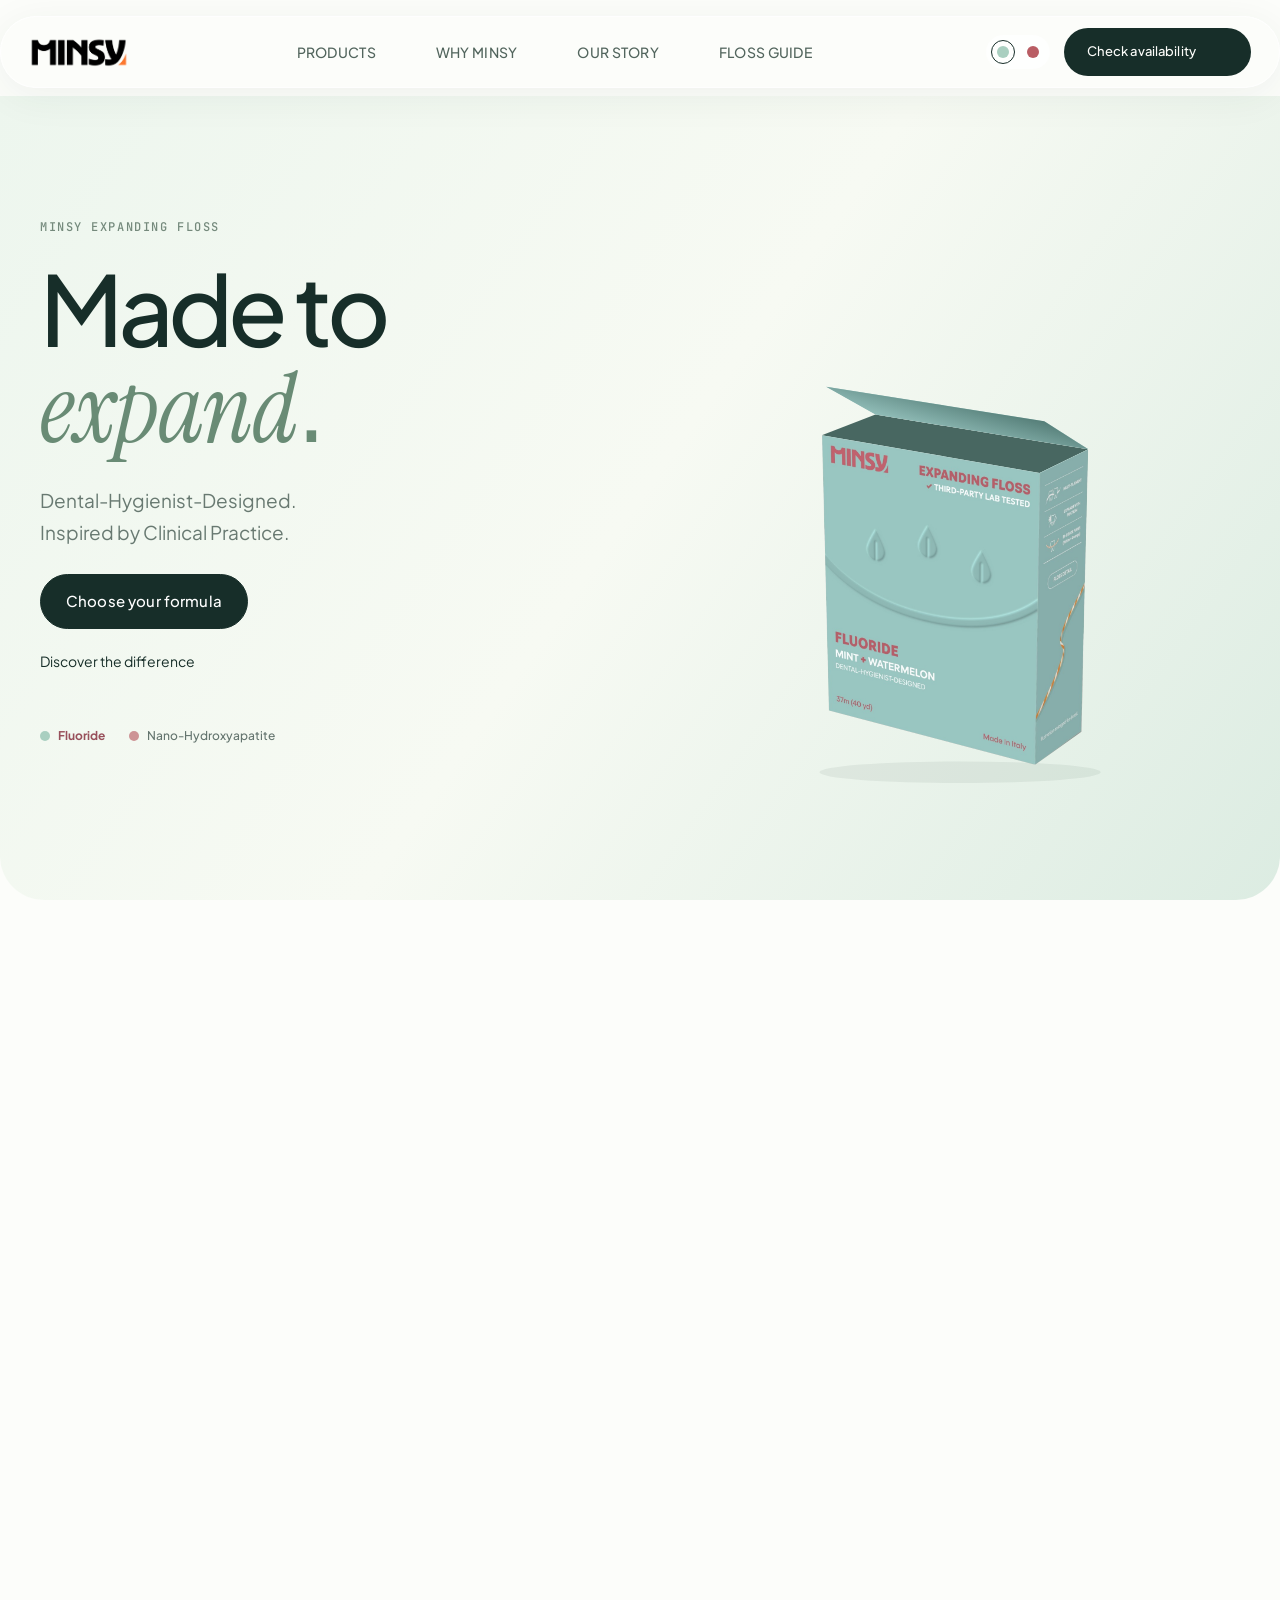
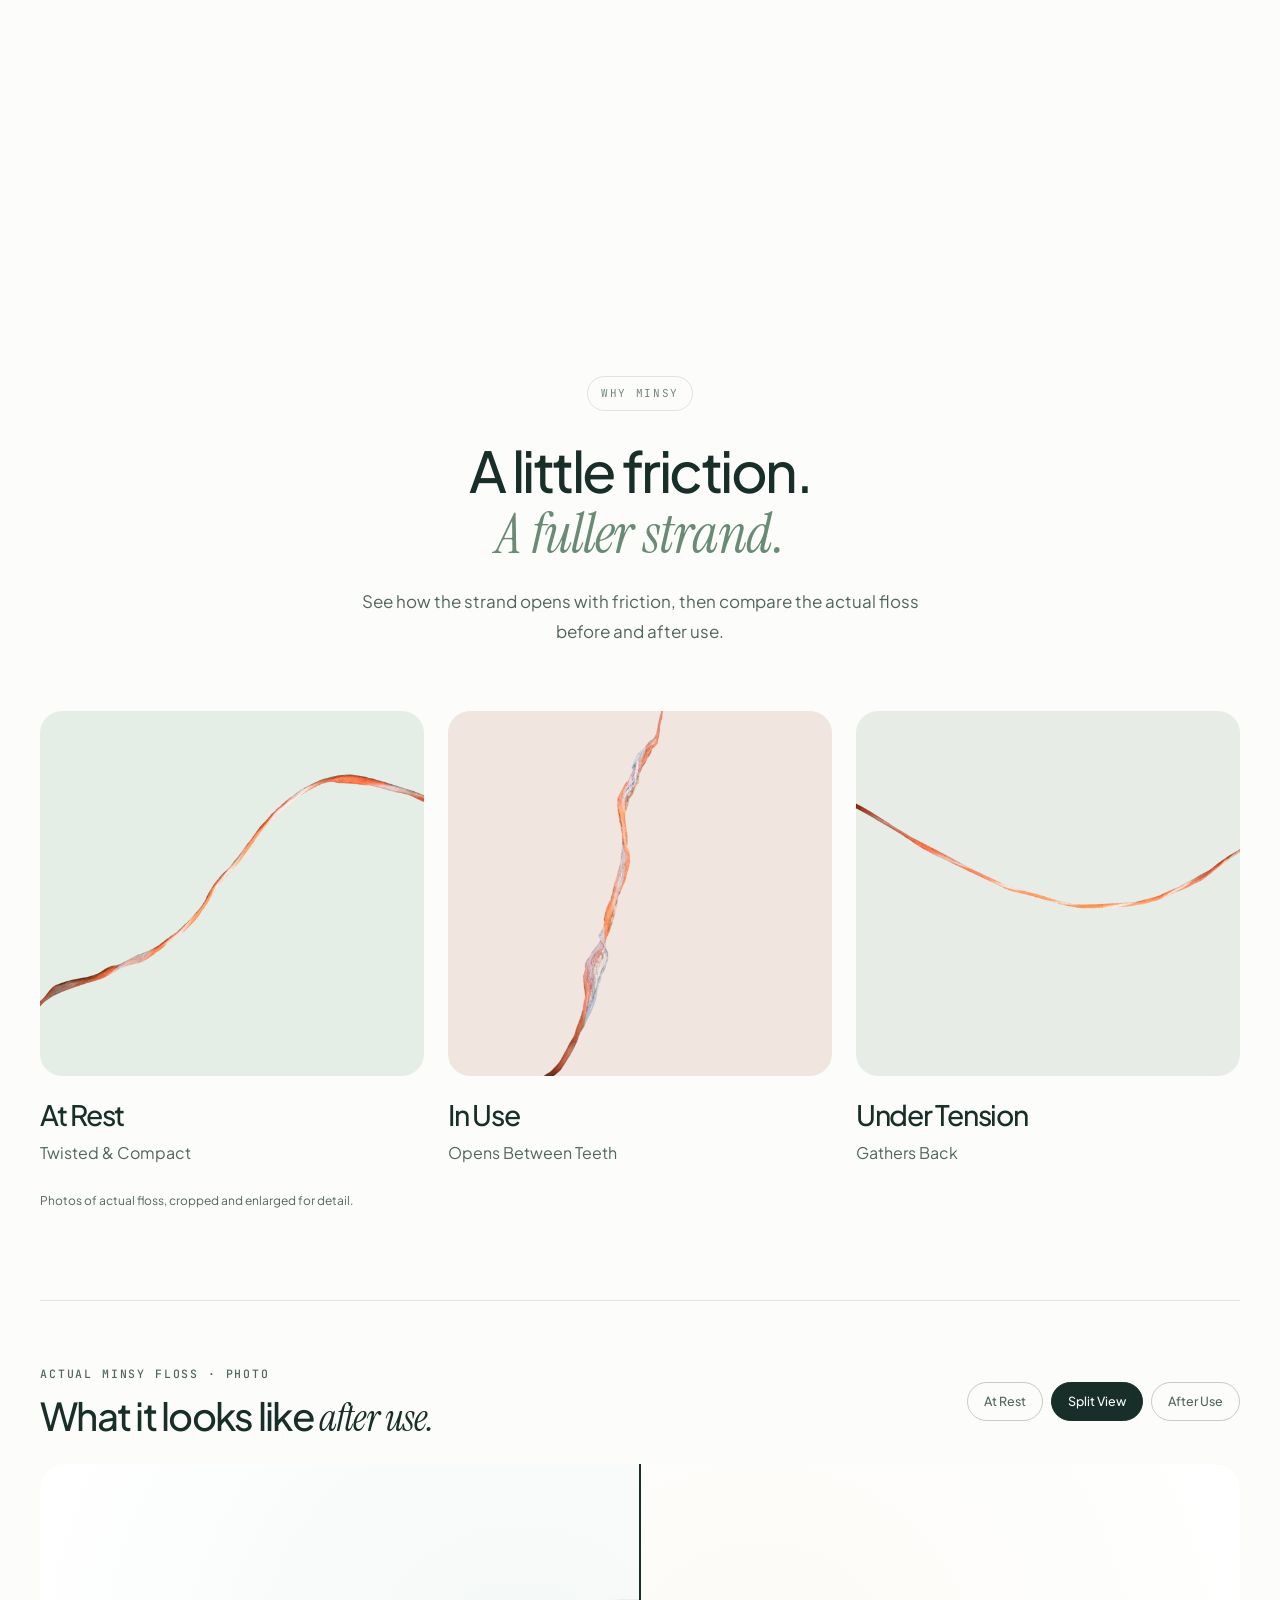
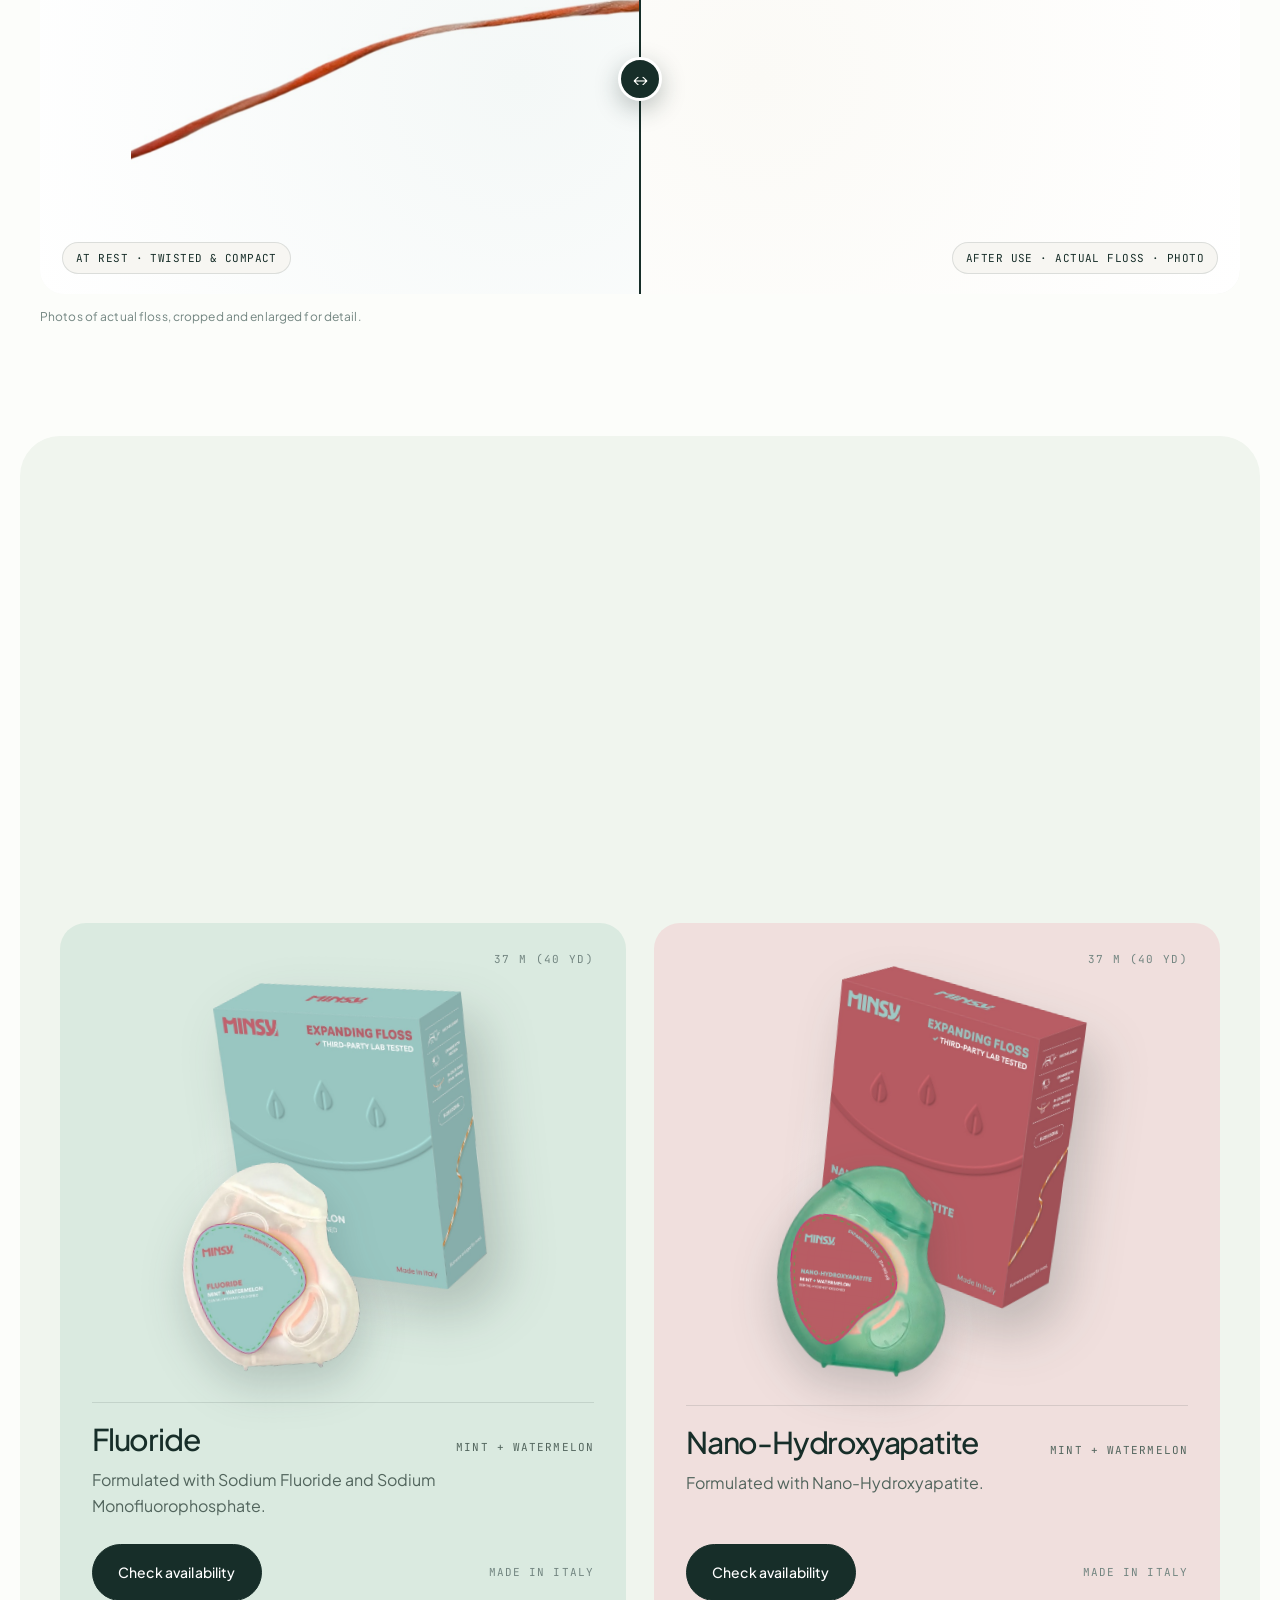
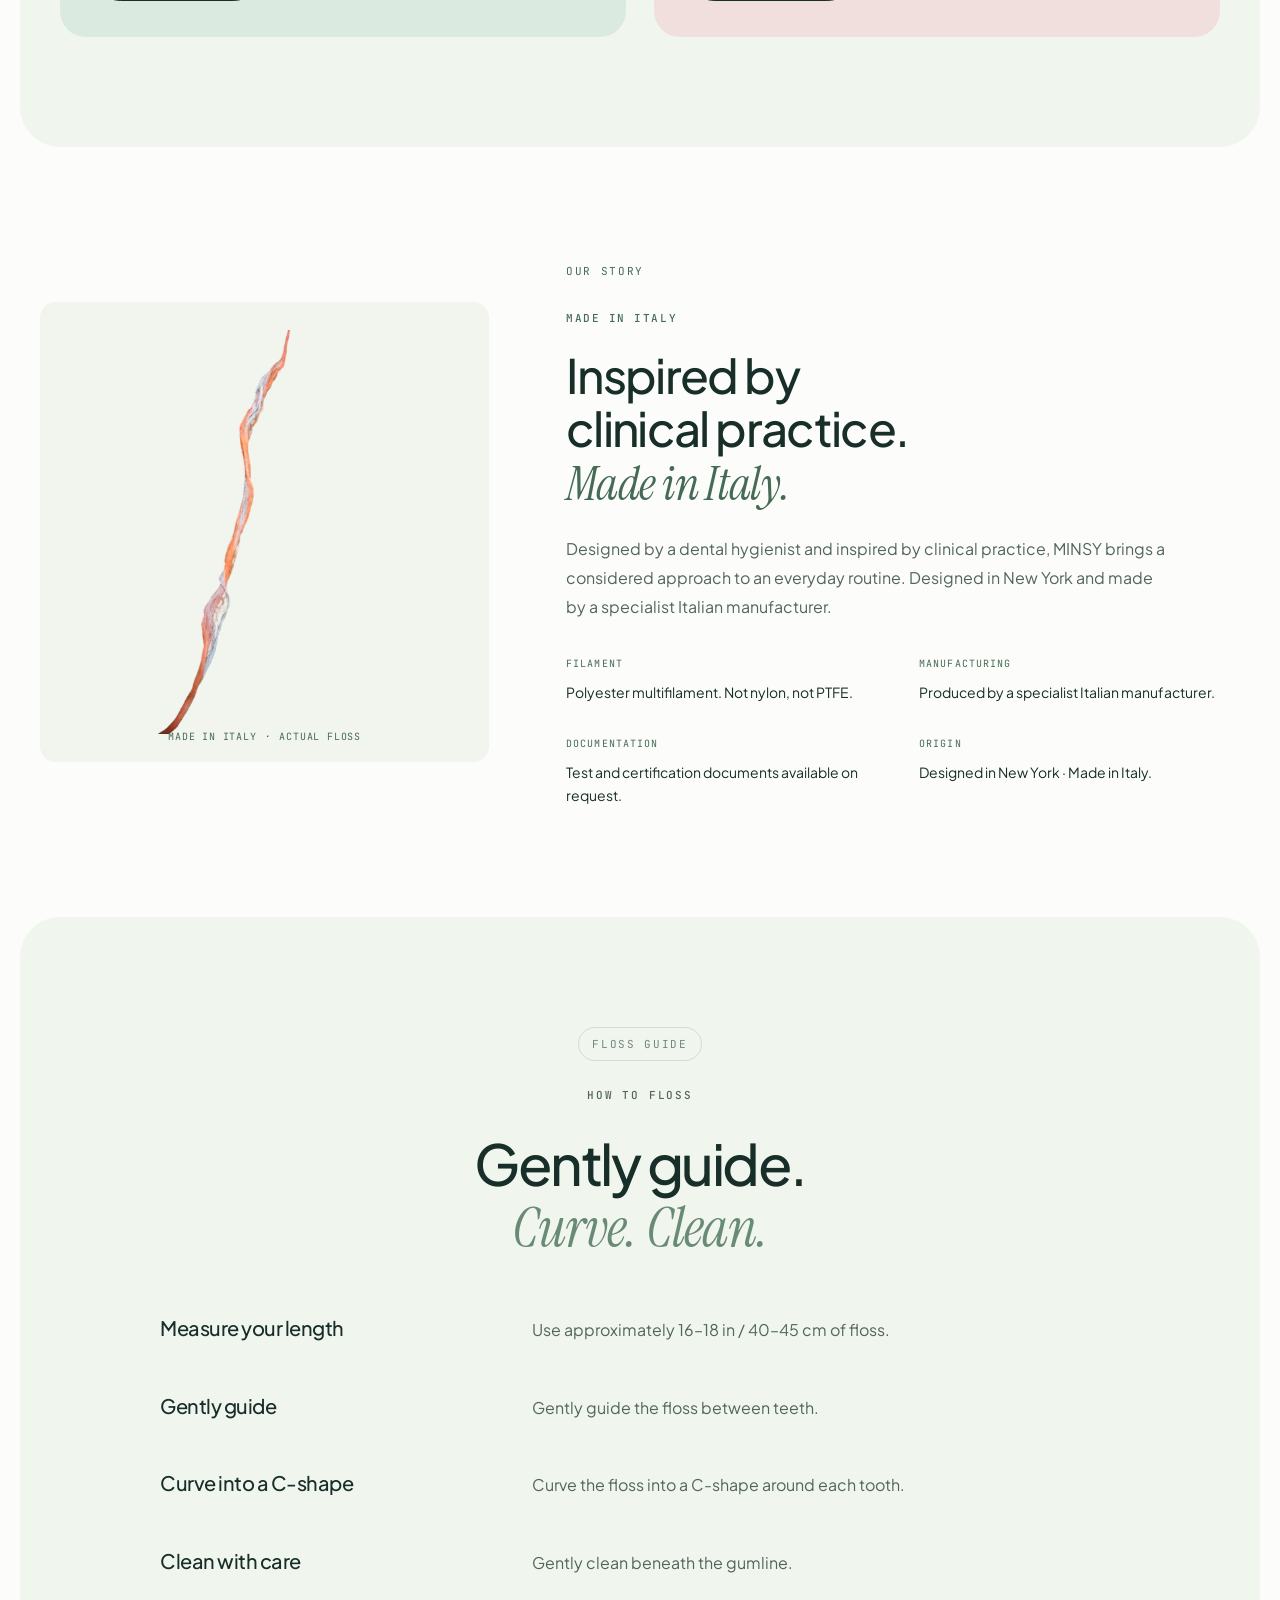
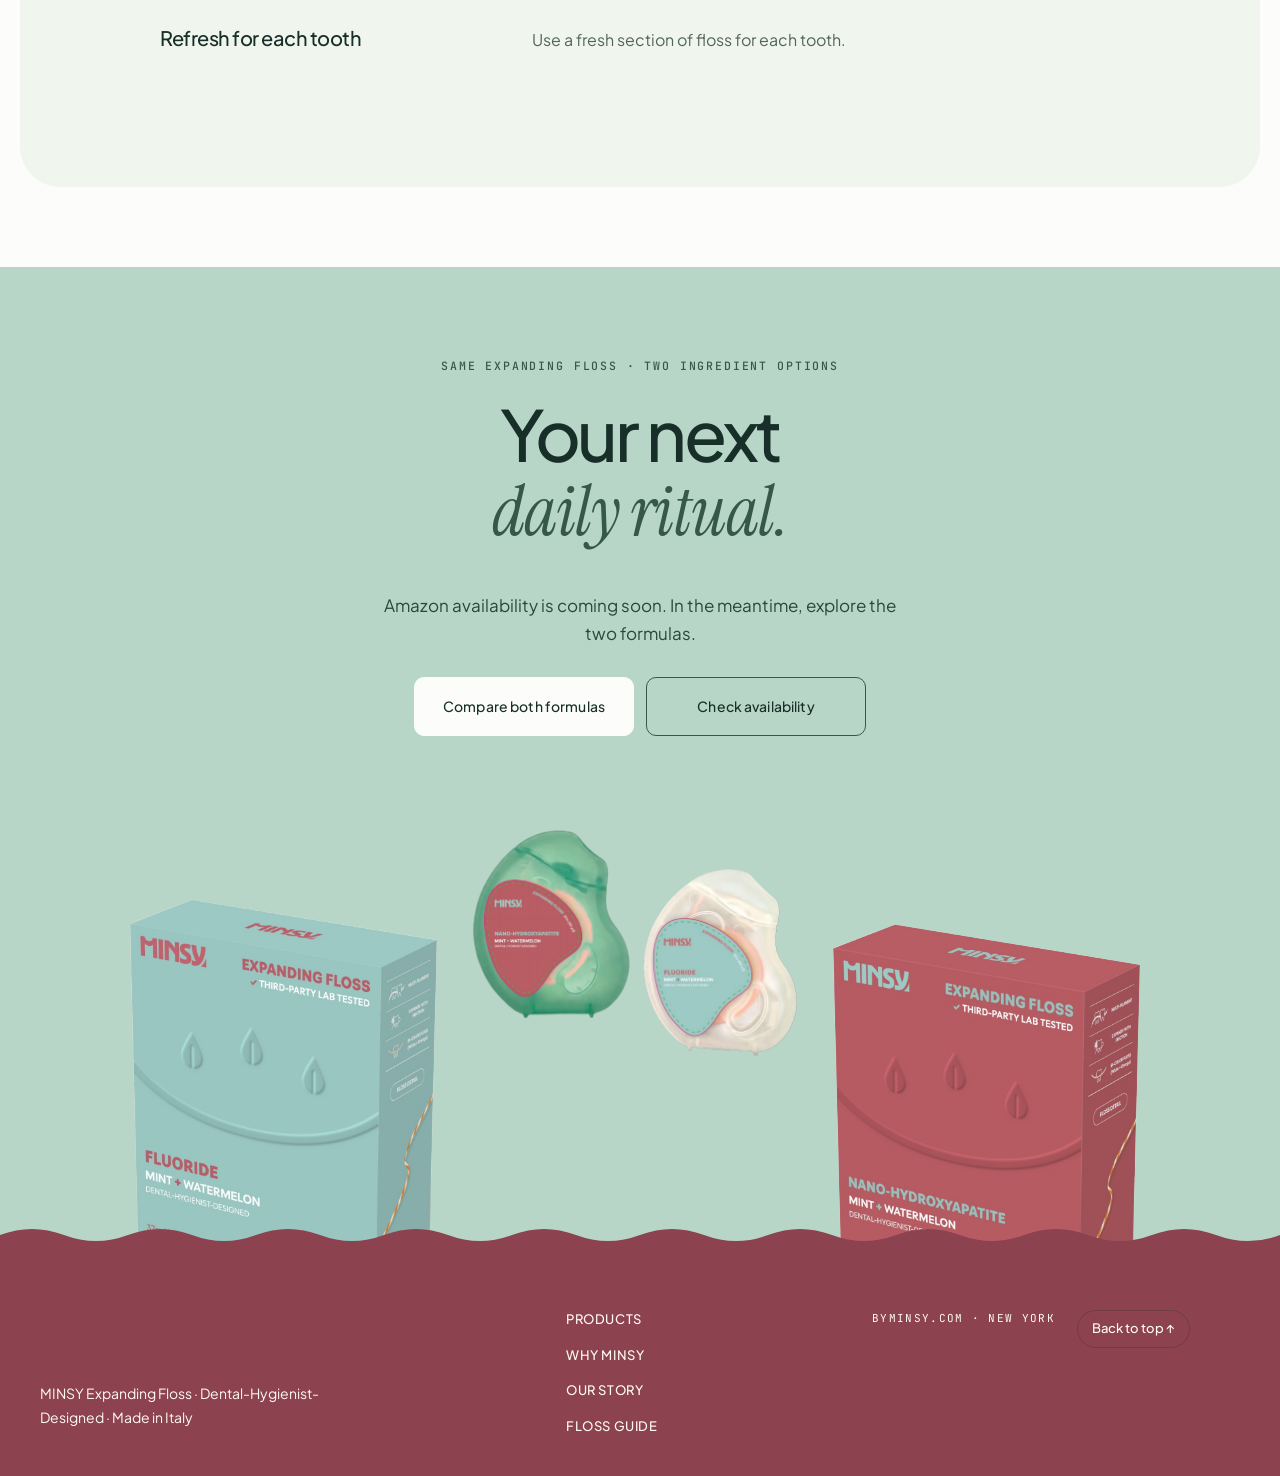
==== minsy-b/index.html @ 8b8b4a3b "Add MINSY B landing page with refined navigation and product sections" ====
<!doctype html>
<html lang="en">
<head>
  <meta charset="utf-8">
  <meta name="viewport" content="width=device-width, initial-scale=1">
  <meta name="description" content="Discover MINSY expanding floss. Dental-hygienist-designed. Inspired by clinical practice. Made in Italy.">
  <title>MINSY — Design B</title>
  <link rel="preconnect" href="https://fonts.googleapis.com">
  <link rel="preconnect" href="https://fonts.gstatic.com" crossorigin>
  <link href="https://fonts.googleapis.com/css2?family=Instrument+Serif:ital@0;1&family=JetBrains+Mono:wght@400;500&family=Plus+Jakarta+Sans:wght@400;500;600;700&display=swap" rel="stylesheet">
  <link rel="stylesheet" href="style.css">
  <link rel="stylesheet" href="journey.css">
  <link rel="stylesheet" href="design-b.css">
</head>
<body class="design-b" id="top" data-formula="fluoride">
  <div class="page-progress" aria-hidden="true"><span id="page-progress-bar"></span></div>

  <header class="site-header" id="site-header">
    <a class="logo" href="#top" aria-label="MINSY home">
      <img src="assets/logo.png" alt="MINSY">
    </a>

    <nav id="navigation" aria-label="Primary">
      <a href="#products" data-nav="products"><span>Products</span><svg class="brand-corner" viewBox="0 0 24 24" aria-hidden="true" focusable="false"><path d="M1 23C12 19 20 10 23 1V23Z"/></svg></a>
      <a href="#why" data-nav="why"><span>Why MINSY</span><svg class="brand-corner" viewBox="0 0 24 24" aria-hidden="true" focusable="false"><path d="M1 23C12 19 20 10 23 1V23Z"/></svg></a>
      <a href="#story" data-nav="story"><span>Our Story</span><svg class="brand-corner" viewBox="0 0 24 24" aria-hidden="true" focusable="false"><path d="M1 23C12 19 20 10 23 1V23Z"/></svg></a>
      <a href="#guide" data-nav="guide"><span>Floss Guide</span><svg class="brand-corner" viewBox="0 0 24 24" aria-hidden="true" focusable="false"><path d="M1 23C12 19 20 10 23 1V23Z"/></svg></a>
    </nav>

    <div class="header-actions">
      <div class="formula-dot-toggle" role="group" aria-label="Preview brand formula palette">
        <button type="button" class="dot-btn is-active" data-set-formula="fluoride" aria-pressed="true" aria-label="Preview Fluoride">
          <span class="swatch swatch-mint"></span>
        </button>
        <button type="button" class="dot-btn" data-set-formula="nhap" aria-pressed="false" aria-label="Preview Nano-Hydroxyapatite">
          <span class="swatch swatch-rose"></span>
        </button>
      </div>
      <button type="button" class="shop-btn" data-shop>
        <span>Check availability</span>
        <svg class="brand-corner" viewBox="0 0 24 24" aria-hidden="true" focusable="false"><path d="M1 23C12 19 20 10 23 1V23Z"/></svg>
      </button>
      <button type="button" class="menu-btn" aria-expanded="false" aria-controls="navigation" aria-label="Toggle menu">
        <span></span><span></span>
      </button>
    </div>
  </header>

  <main>
    <!-- =========================================================
         01. HERO + SCROLL-CHOREOGRAPHED UNBOX & EXPAND STAGE
    ========================================================== -->
    <div class="scroll-scene" id="home">
      <div class="scroll-stage">
        <section class="hero" aria-label="MINSY Expanding Floss">
          <div class="hero-ambient" aria-hidden="true">
            <span class="ambient-orb orb-1"></span>
            <span class="ambient-orb orb-2"></span>
            <span class="editorial-gridlines"></span>
          </div>

          <!-- Editorial Phase Copy Stack -->
          <div class="hero-copy-column">
            <div class="phase-copy phase-1 is-visible">
              <div class="hero-badge-row">
                <p class="eyebrow">MINSY EXPANDING FLOSS</p>
                <span class="mono-tag">DESIGNED WITH CARE</span>
              </div>
              <h1>Made to<br><em>expand</em><span class="period-accent">.</span></h1>
              <p class="intro">Dental-Hygienist-Designed.<br>Inspired by Clinical Practice.</p>

              <div class="hero-controls">
                <a class="pill primary" href="#products">
                  <span>Choose your formula</span>
                  
                </a>
                <a class="hero-secondary" href="#why">Discover the difference</a>
                <p class="formula-label">FIND YOUR DAILY ESSENTIAL</p>
                <div class="hero-formula-switcher" role="group" aria-label="Spotlight formula">
                  <button type="button" class="formula-chip is-active" data-set-formula="fluoride" aria-pressed="true">
                    <i class="chip-dot mint"></i>
                    <span>Fluoride</span>
                  </button>
                  <button type="button" class="formula-chip" data-set-formula="nhap" aria-pressed="false">
                    <i class="chip-dot rose"></i>
                    <span>Nano-Hydroxyapatite</span>
                  </button>
                </div>
              </div>
            </div>

            <div class="phase-copy phase-2" aria-hidden="true">
              <p class="eyebrow">SAME EXPANDING FLOSS · TWO OPTIONS</p>
              <h2 id="hero-formula-title">Fluoride<span class="period-accent">.</span></h2>
              <p class="phase-desc" id="hero-formula-desc">Formulated with Sodium Fluoride and Sodium Monofluorophosphate.</p>
              <div class="spec-pills">
                <span>37 m (40 yd)</span>
                <span>Mint + Watermelon</span>
                <span id="hero-pantone-tag">Fluoride formula</span>
              </div>
            </div>

            <div class="phase-copy phase-3" aria-hidden="true">
              <p class="eyebrow">EXPANDS WITH FRICTION</p>
              <h2>One strand.<br><em>Hundreds of<br>filaments.</em></h2>
              <p class="phase-desc">Multiple polyester filaments open with friction as they pass between teeth. Explore the movement below, then compare it with photos of the actual floss.</p>
              <span class="caption">Illustration enlarged for detail. Filament count not actual.</span>
            </div>
          </div>

          <!-- Interactive 3D Box + Dispenser Stage -->
          <div class="hero-stage-visual">
            <div class="stage-ring" aria-hidden="true"></div>
            <div class="product-pair hero-pair fluoride" id="hero-pair" aria-label="MINSY box and matching dispenser">
              <svg class="hero-product-art" viewBox="170 70 400 610" role="img" aria-label="MINSY box opening to reveal its matching floss dispenser">
                <defs>
                  <linearGradient id="hero-lid-shade" x1="0" y1="0" x2="0" y2="1"><stop stop-color="var(--lid-light, #91bdb8)"/><stop offset="1" stop-color="var(--lid-dark, #557e78)"/></linearGradient>
                  <clipPath id="hero-body-mask"><path d="M748 371 L1486 499 L1651 419 L1628 1376 L1471 1488 L772 1304 Z"/></clipPath>
                  <clipPath id="hero-lid-mask"><path d="M748 371 L930 301 L1651 419 L1486 499 Z"/></clipPath>
                </defs>
                <ellipse cx="365" cy="664" rx="143" ry="11" fill="#334540" opacity=".07"/>
                <g transform="translate(0 210) scale(.3)">
                  <path d="M748 371 L930 301 L1651 419 L1486 499 Z" class="hero-box-opening" fill="#486761"/>
                  <g id="hero-box-lid">
                    <image id="hero-lid-art" href="assets/fluoride-0.jpg" width="2400" height="1800" clip-path="url(#hero-lid-mask)"/>
                    <path id="hero-lid-inside" d="M748 371 L930 301 L1651 419 L1486 499 Z" fill="url(#hero-lid-shade)" opacity="0"/>
                  </g>
                </g>
                <svg id="hero-dispenser" x="286" y="430" width="178" height="213" viewBox="500 195 330 395" overflow="hidden">
                  <image href="assets/container.png" width="1080" height="1000"/>
                </svg>
                <g transform="translate(0 210) scale(.3)">
                  <image id="hero-box-body" href="assets/fluoride-0.jpg" width="2400" height="1800" clip-path="url(#hero-body-mask)"/>
                </g>
              </svg>
            </div>
          </div>

          <!-- Dynamic Multi-Filament Expanding Thread SVG -->
          

          <!-- Phase Navigation Rail -->
          

          <div class="scroll-progress" aria-hidden="true"><i></i></div>
        </section>
      </div>
    </div>

    <!-- Kinetic Editorial Marquee -->
    <div class="ticker" aria-hidden="true">
      <div class="ticker-track" id="ticker-track">
        <span>ONE STRAND. HUNDREDS OF FILAMENTS.</span><i class="tri-mark"></i>
        <span>MADE TO EXPAND WITH FRICTION.</span><i class="tri-mark"></i>
        <span>DENTAL-HYGIENIST-DESIGNED.</span><i class="tri-mark"></i>
        <span>MADE IN ITALY.</span><i class="tri-mark"></i>
        <span>ONE STRAND. HUNDREDS OF FILAMENTS.</span><i class="tri-mark"></i>
        <span>MADE TO EXPAND WITH FRICTION.</span><i class="tri-mark"></i>
        <span>DENTAL-HYGIENIST-DESIGNED.</span><i class="tri-mark"></i>
        <span>MADE IN ITALY.</span><i class="tri-mark"></i>
      </div>
    </div>

    <!-- =========================================================
         02. WHY MINSY — EXPANDS WITH FRICTION + THREE STATES LAB
    ========================================================== -->
    <section class="section lab-section" id="why">
      <div class="container">
        <div class="section-header reveal">
          <div class="section-meta-col">
            <span class="section-index">WHY MINSY</span>
          </div>
          <div class="section-title-col">
            <h2>A little friction.<br><em>A fuller strand.</em></h2>
            <p class="section-lead">See how the strand opens with friction, then compare the actual floss before and after use.</p>
          </div>
        </div>

        <div class="floss-states reveal" aria-label="Twisted. Open. Gathered.">
          <article class="floss-state">
            <div class="floss-state-image state-rest"><img src="assets/floss-3.png" alt="MINSY floss twisted and compact at rest" loading="lazy"></div>
            <h3>At Rest</h3>
            <p>Twisted &amp; Compact</p>
          </article>
          <article class="floss-state">
            <div class="floss-state-image state-open"><img src="assets/floss-5.png" alt="Actual MINSY floss with opened filaments after use" loading="lazy"></div>
            <h3>In Use</h3>
            <p>Opens Between Teeth</p>
          </article>
          <article class="floss-state">
            <div class="floss-state-image state-tension"><img src="assets/floss-4.png" alt="MINSY floss gathered under tension" loading="lazy"></div>
            <h3>Under Tension</h3>
            <p>Gathers Back</p>
          </article>
        </div>
        <p class="floss-states-caption">Photos of actual floss, cropped and enlarged for detail.</p>

        <!-- Before / After Real Photo Comparison Curtain -->
        <div class="after-use-block reveal">
          <div class="after-use-header">
            <div>
              <p class="eyebrow">ACTUAL MINSY FLOSS · PHOTO</p>
              <h3>What it looks like <em>after use.</em></h3>
            </div>
            <div class="compare-mode-pills" role="group" aria-label="Quick compare view">
              <button type="button" class="mini-pill" data-compare-jump="100">At Rest</button>
              <button type="button" class="mini-pill is-active" data-compare-jump="50">Split View</button>
              <button type="button" class="mini-pill" data-compare-jump="0">After Use</button>
            </div>
          </div>

          <div class="photo-compare" id="photo-compare" data-view="split" style="--split: 50%;">
            <div class="compare-layer layer-after">
              <img src="assets/floss-1.jpeg" alt="After use actual MINSY floss photo showing opened filaments" loading="lazy">
            </div>
            <div class="compare-layer layer-before">
              <img src="assets/floss-2.jpeg" alt="At rest actual MINSY floss photo, twisted and compact" loading="lazy">
            </div>
            <span class="compare-tag tag-left">AT REST · TWISTED &amp; COMPACT</span>
            <span class="compare-tag tag-right">AFTER USE · ACTUAL FLOSS · PHOTO</span>
            <div class="compare-divider" aria-hidden="true">
              <span class="compare-knob">↔</span>
            </div>
            <input type="range" class="compare-range" id="compare-range" min="4" max="96" value="50" aria-label="Drag to compare MINSY floss at rest versus after use">
          </div>
          <p class="caption">Photos of actual floss, cropped and enlarged for detail.</p>
        </div>

      </div>
    </section>

    <!-- =========================================================
         03. CHOOSE YOUR FORMULA (PRODUCTS)
    ========================================================== -->
    <section class="section products-section" id="products">
      <div class="container">
        <div class="section-header reveal">
          <div class="section-meta-col">
            <span class="section-index">PRODUCTS</span>
            <p class="eyebrow">CHOOSE YOUR FORMULA</p>
          </div>
          <div class="section-title-col">
            <h2>One floss.<br><em>Two formulas.</em></h2>
            <p class="section-lead">Both options share the expanding polyester filament, Mint + Watermelon flavor and 37 m length. The difference is the added ingredient formulation.</p>
          </div>
        </div>

        <div class="formula-grid">
          <!-- Fluoride Card -->
          <article class="formula-card fluoride reveal">
            <div class="card-top-bar">
              
              <span class="mono-tag">37 M (40 YD)</span>
            </div>

            <div class="formula-stage">
              <div class="stage-halo" aria-hidden="true"></div>
              <div class="product-pair fluoride" aria-label="Fluoride box and matching dispenser">
                <div class="pack">
                  <img src="assets/fluoride-0.jpg" alt="MINSY Fluoride Expanding Floss box">
                </div>
                <div class="dispenser fluoride">
                  <img src="assets/container.png" alt="MINSY Fluoride translucent floss dispenser">
                </div>
              </div>
            </div>

            <div class="formula-copy">
              <div class="formula-title-row">
                <h3>Fluoride</h3>
                <span class="flavor-tag">Mint + Watermelon</span>
              </div>
              <p>Formulated with Sodium Fluoride and Sodium Monofluorophosphate.</p>
              <div class="card-footer-row">
                <button type="button" class="pill dark" data-shop data-shop-formula="Fluoride">
                  <span>Check availability</span>
                  
                </button>
                <span class="origin-note">Made in Italy</span>
              </div>
            </div>
          </article>

          <!-- Nano-Hydroxyapatite Card -->
          <article class="formula-card nhap reveal">
            <div class="card-top-bar">
              
              <span class="mono-tag">37 M (40 YD)</span>
            </div>

            <div class="formula-stage">
              <div class="stage-halo" aria-hidden="true"></div>
              <div class="product-pair nhap" aria-label="Nano-Hydroxyapatite box and matching dispenser">
                <div class="pack">
                  <img src="assets/nhap-0.jpg" alt="MINSY Nano-Hydroxyapatite Expanding Floss box">
                </div>
                <div class="dispenser nhap">
                  <img src="assets/container.png" alt="MINSY Nano-Hydroxyapatite translucent floss dispenser">
                </div>
              </div>
            </div>

            <div class="formula-copy">
              <div class="formula-title-row">
                <h3>Nano-Hydroxyapatite</h3>
                <span class="flavor-tag">Mint + Watermelon</span>
              </div>
              <p>Formulated with Nano-Hydroxyapatite.</p>
              <div class="card-footer-row">
                <button type="button" class="pill dark" data-shop data-shop-formula="Nano-Hydroxyapatite">
                  <span>Check availability</span>
                  
                </button>
                <span class="origin-note">Made in Italy</span>
              </div>
            </div>
          </article>
        </div>

        <!-- Shared Ingredients Architectural Strip -->
      </div>
    </section>

    <!-- =========================================================
         04. SEE IT UP CLOSE — OPTICAL LOUPE STUDIO
    ========================================================== -->


    <!-- =========================================================
         05. OUR STORY — MADE IN ITALY
    ========================================================== -->
    <section class="section story-section" id="story">
      <div class="container story-grid">
        <div class="story-visual reveal">
          <div class="story-arch">
            <img id="story-parallax-img" src="assets/floss-5.png" alt="Actual white and orange MINSY expanding floss" loading="lazy">
            <span class="story-seal">
              <span>MADE IN ITALY</span>
              <i>·</i>
              <span>ACTUAL FLOSS</span>
            </span>
          </div>
        </div>

        <div class="story-copy reveal">
          <span class="section-index light">OUR STORY</span>
          <p class="eyebrow">MADE IN ITALY</p>
          <h2>Inspired by<br>clinical practice.<br><em>Made in Italy.</em></h2>
          <p class="story-lead">Designed by a dental hygienist and inspired by clinical practice, MINSY brings a considered approach to an everyday routine. Designed in New York and made by a specialist Italian manufacturer.</p>

          <dl class="clinical-specs">
            <div class="spec-row">
              <dt>Filament</dt>
              <dd>Polyester multifilament. Not nylon, not PTFE.</dd>
            </div>
            <div class="spec-row">
              <dt>Manufacturing</dt>
              <dd>Produced by a specialist Italian manufacturer.</dd>
            </div>
            <div class="spec-row">
              <dt>Documentation</dt>
              <dd>Test and certification documents available on request.</dd>
            </div>
            <div class="spec-row">
              <dt>Origin</dt>
              <dd>Designed in New York · Made in Italy.</dd>
            </div>
          </dl>
        </div>
      </div>
    </section>

    <!-- =========================================================
         06. HOW TO FLOSS — INTERACTIVE 5-STEP EDITORIAL GUIDE
    ========================================================== -->
    <section class="section guide-section" id="guide">
      <div class="container">
        <div class="section-header reveal">
          <div class="section-meta-col">
            <span class="section-index">FLOSS GUIDE</span>
            <p class="eyebrow">HOW TO FLOSS</p>
          </div>
          <div class="section-title-col">
            <h2>Gently guide.<br><em>Curve. Clean.</em></h2>
          </div>
        </div>

        <div class="guide-layout">
          <ol class="guide-steps" id="guide-steps">
            <li class="guide-step">
              
              <div class="step-content">
                <h3>Measure your length</h3>
                <p>Use approximately 16–18 in / 40–45 cm of floss.</p>
              </div>
            </li>
            <li class="guide-step">
              
              <div class="step-content">
                <h3>Gently guide</h3>
                <p>Gently guide the floss between teeth.</p>
              </div>
            </li>
            <li class="guide-step">
              
              <div class="step-content">
                <h3>Curve into a C-shape</h3>
                <p>Curve the floss into a C-shape around each tooth.</p>
              </div>
            </li>
            <li class="guide-step">
              
              <div class="step-content">
                <h3>Clean with care</h3>
                <p>Gently clean beneath the gumline.</p>
              </div>
            </li>
            <li class="guide-step">
              
              <div class="step-content">
                <h3>Refresh for each tooth</h3>
                <p>Use a fresh section of floss for each tooth.</p>
              </div>
            </li>
          </ol>
        </div>
      </div>
    </section>

    <!-- =========================================================
         07. EDITORIAL FINALE CTA
    ========================================================== -->
    <section class="end-cta">
      <div class="container end-inner reveal">
        <p class="eyebrow">SAME EXPANDING FLOSS · TWO INGREDIENT OPTIONS</p>
        <h2>Your next<br><em>daily ritual.</em></h2>
        <p class="availability-note">Amazon availability is coming soon. In the meantime, explore the two formulas.</p>
        <div class="end-actions">
          <a class="pill light" href="#products">
            <span>Compare both formulas</span>
            
          </a>
          <button type="button" class="pill outline-light" data-shop>
            <span>Check availability</span>
            
          </button>
        </div>
      </div>
      <div class="end-product-display" role="img" aria-label="MINSY Fluoride and Nano-Hydroxyapatite boxes and matching dispensers">
        <svg viewBox="0 0 1200 500" aria-hidden="true" focusable="false">
          <defs><clipPath id="end-pack-mask"><path d="M748 371 L930 301 L1651 419 L1628 1376 L1471 1488 L772 1304 Z"/></clipPath></defs>
          <svg x="75" y="110" width="325" height="430" viewBox="730 280 940 1240" overflow="visible">
            <image href="assets/fluoride-0.jpg" width="2400" height="1800" clip-path="url(#end-pack-mask)"/>
          </svg>
          <svg x="790" y="135" width="325" height="430" viewBox="730 280 940 1240" overflow="visible">
            <image href="assets/nhap-0.jpg" width="2400" height="1800" clip-path="url(#end-pack-mask)"/>
          </svg>
          <svg x="420" y="25" width="170" height="245" viewBox="90 195 330 395">
            <image href="assets/container.png" width="1080" height="1000"/>
          </svg>
          <svg x="600" y="65" width="170" height="245" viewBox="500 195 330 395">
            <image href="assets/container.png" width="1080" height="1000"/>
          </svg>
        </svg>
      </div>
      <svg class="end-wave" viewBox="0 0 1200 24" preserveAspectRatio="none" aria-hidden="true"><path d="M0 12 Q30 0 60 12 T120 12 T180 12 T240 12 T300 12 T360 12 T420 12 T480 12 T540 12 T600 12 T660 12 T720 12 T780 12 T840 12 T900 12 T960 12 T1020 12 T1080 12 T1140 12 T1200 12 V24 H0Z"/></svg>
    </section>

  </main>

  <footer class="site-footer">
    <div class="container footer-inner">
      <div class="footer-brand">
        <a class="logo" href="#top" aria-label="MINSY home">
          <img src="assets/logo.png" alt="MINSY">
        </a>
        <p class="footer-tagline">MINSY Expanding Floss · Dental-Hygienist-Designed · Made in Italy</p>
      </div>
      <div class="footer-links">
        <a href="#products">Products</a>
        <a href="#why">Why MINSY</a>
        <a href="#story">Our Story</a>
        <a href="#guide">Floss Guide</a>
      </div>
      <div class="footer-meta">
        <span class="mono-tag">BYMINSY.COM · NEW YORK</span>
        <a class="back-to-top" href="#top">Back to top ↑</a>
      </div>
    </div>
  </footer>

  <!-- Accessible Shop Modal -->
  <dialog id="shop-dialog" aria-labelledby="shop-dialog-title">
    <button type="button" class="dialog-close" aria-label="Close dialog">×</button>
    <p class="eyebrow">MINSY · BYMINSY.COM</p>
    <h2 id="shop-dialog-title">Coming to Amazon</h2>
    <p class="dialog-copy" id="shop-dialog-copy">Our Amazon storefront link is coming soon. Explore both Fluoride and Nano-Hydroxyapatite formulas in the meantime.</p>
    <div class="dialog-swatches">
      <span class="pantone-badge"><i class="swatch swatch-mint"></i> Fluoride · 37 m</span>
      <span class="pantone-badge"><i class="swatch swatch-rose"></i> Nano-Hydroxyapatite · 37 m</span>
    </div>
    <button type="button" class="pill dark close-dialog">Continue exploring</button>
  </dialog>

  <script src="app.js"></script>
  <script src="journey.js"></script>
</body>
</html>
---- minsy-b/style.css ----
/* ==========================================================================
   MINSY — Editorial Visual Design System
   Brand Palette:
   - Fluoride: PANTONE 6150 C (#9CC9C4)
   - Nano-Hydroxyapatite: PANTONE 2342 C (#B95D64)
   - Bi-color Floss Accent: #E86D38
   ========================================================================== */

:root {
  --ink: #1a2f2b;
  --ink-soft: #4e635d;
  --ink-muted: #728580;
  --line: rgba(26, 47, 43, 0.12);
  --line-strong: rgba(26, 47, 43, 0.24);

  --paper: #f7f6f1;
  --paper-warm: #efece3;
  --white: #ffffff;

  --mint: #9cc9c4;
  --mint-surface: #dcebe7;
  --mint-deep: #5e8f8a;

  --rose: #b95d64;
  --rose-surface: #f1dfe1;
  --rose-deep: #873b42;

  --orange: #e86d38;

  --font-sans: 'Plus Jakarta Sans', -apple-system, BlinkMacSystemFont, 'Helvetica Neue', sans-serif;
  --font-serif: 'Instrument Serif', Georgia, 'Times New Roman', serif;
  --font-mono: 'JetBrains Mono', ui-monospace, SFMono-Regular, monospace;

  --header-height: 80px;
  --radius-sm: 10px;
  --radius-md: 18px;
  --radius-lg: 28px;
  --ease-out-expo: cubic-bezier(0.16, 1, 0.3, 1);
  --ease-spring: cubic-bezier(0.22, 1, 0.36, 1);
}

*, *::before, *::after {
  box-sizing: border-box;
}

html {
  scroll-behavior: smooth;
  scroll-padding-top: calc(var(--header-height) + 16px);
  overflow-x: clip;
  -webkit-font-smoothing: antialiased;
  text-rendering: optimizeLegibility;
}

body {
  margin: 0;
  font-family: var(--font-sans);
  color: var(--ink);
  background: var(--paper);
  overflow-x: clip;
  line-height: 1.5;
}

img {
  max-width: 100%;
  display: block;
}

a {
  color: inherit;
  text-decoration: none;
}

button, a, input, summary {
  -webkit-tap-highlight-color: transparent;
}

button {
  font: inherit;
  color: inherit;
  cursor: pointer;
}

:focus-visible {
  outline: 2px solid var(--orange);
  outline-offset: 4px;
}

.container {
  width: min(1320px, 90vw);
  margin: 0 auto;
}

/* Top Scroll Progress Hairline */
.page-progress {
  position: fixed;
  top: 0;
  left: 0;
  right: 0;
  height: 2.5px;
  z-index: 60;
  pointer-events: none;
  background: transparent;
}

.page-progress span {
  display: block;
  height: 100%;
  width: 0%;
  background: linear-gradient(90deg, var(--ink), var(--orange));
  transform-origin: left;
}

/* ==========================================================================
   HEADER
   ========================================================================== */
.site-header {
  position: sticky;
  top: 0;
  z-index: 40;
  height: var(--header-height);
  padding: 0 max(5vw, 24px);
  display: flex;
  align-items: center;
  justify-content: space-between;
  gap: 24px;
  background: rgba(247, 246, 241, 0.84);
  backdrop-filter: blur(18px);
  -webkit-backdrop-filter: blur(18px);
  border-bottom: 1px solid var(--line);
  transition: height 0.35s var(--ease-out-expo), background 0.35s ease, box-shadow 0.35s ease;
}

.site-header.is-scrolled {
  background: rgba(247, 246, 241, 0.94);
  box-shadow: 0 8px 28px rgba(26, 47, 43, 0.06);
}

.logo {
  display: inline-flex;
  align-items: center;
  width: 118px;
  flex-shrink: 0;
  transition: opacity 0.25s ease, transform 0.25s var(--ease-out-expo);
}

.logo:hover {
  opacity: 0.8;
  transform: translateY(-1px);
}

.logo img {
  width: 100%;
  height: auto;
  mix-blend-mode: multiply;
}

nav {
  display: flex;
  align-items: center;
  gap: 34px;
}

nav a {
  position: relative;
  font-size: 13.5px;
  font-weight: 500;
  letter-spacing: 0.02em;
  text-transform: uppercase;
  padding: 6px 0;
  color: var(--ink-soft);
  transition: color 0.25s ease;
}

nav a::after {
  content: '';
  position: absolute;
  left: 0;
  right: 0;
  bottom: 0;
  height: 1.5px;
  background: var(--orange);
  transform: scaleX(0);
  transform-origin: right;
  transition: transform 0.35s var(--ease-out-expo);
}

nav a:hover,
nav a.is-active {
  color: var(--ink);
}

nav a:hover::after,
nav a.is-active::after {
  transform: scaleX(1);
  transform-origin: left;
}

.header-actions {
  display: flex;
  align-items: center;
  gap: 14px;
}

.formula-dot-toggle {
  display: inline-flex;
  align-items: center;
  gap: 6px;
  padding: 5px;
  border-radius: 999px;
  border: 1px solid var(--line);
  background: rgba(255, 255, 255, 0.65);
}

.dot-btn {
  width: 24px;
  height: 24px;
  border-radius: 50%;
  border: 1.5px solid transparent;
  background: transparent;
  padding: 3px;
  display: grid;
  place-items: center;
  transition: border-color 0.25s ease, transform 0.25s var(--ease-out-expo);
}

.dot-btn:hover {
  transform: scale(1.08);
}

.dot-btn.is-active {
  border-color: var(--ink);
}

.swatch {
  display: inline-block;
  width: 12px;
  height: 12px;
  border-radius: 50%;
}

.swatch-mint {
  background: var(--mint);
}

.swatch-rose {
  background: var(--rose);
}

.shop-btn {
  display: inline-flex;
  align-items: center;
  gap: 10px;
  padding: 11px 20px;
  border-radius: 999px;
  border: 1px solid var(--ink);
  background: var(--ink);
  color: var(--paper);
  font-size: 13px;
  font-weight: 500;
  letter-spacing: 0.01em;
  transition: background 0.28s ease, color 0.28s ease, transform 0.28s var(--ease-out-expo), box-shadow 0.28s ease;
}

.shop-btn:hover {
  background: transparent;
  color: var(--ink);
  transform: translateY(-1px);
  box-shadow: 0 8px 20px rgba(26, 47, 43, 0.09);
}

.shop-btn .btn-icon {
  font-size: 14px;
  transition: transform 0.28s var(--ease-out-expo);
}

.shop-btn:hover .btn-icon {
  transform: translate(2px, -2px);
}

.menu-btn {
  display: none;
  width: 40px;
  height: 40px;
  border-radius: 50%;
  border: 1px solid var(--line-strong);
  background: transparent;
  align-items: center;
  justify-content: center;
  flex-direction: column;
  gap: 5px;
}

.menu-btn span {
  display: block;
  width: 16px;
  height: 1.5px;
  background: var(--ink);
  transition: transform 0.3s var(--ease-out-expo), opacity 0.2s ease;
}

.menu-btn[aria-expanded="true"] span:first-child {
  transform: translateY(3.25px) rotate(45deg);
}

.menu-btn[aria-expanded="true"] span:last-child {
  transform: translateY(-3.25px) rotate(-45deg);
}

/* ==========================================================================
   TYPOGRAPHY & SHARED ELEMENTS
   ========================================================================== */
.eyebrow {
  margin: 0 0 14px;
  font-family: var(--font-mono);
  font-size: 11.5px;
  font-weight: 500;
  letter-spacing: 0.16em;
  text-transform: uppercase;
  color: var(--ink-soft);
}

.mono-tag,
.section-index {
  font-family: var(--font-mono);
  font-size: 11px;
  letter-spacing: 0.12em;
  text-transform: uppercase;
  color: var(--ink-muted);
}

.section-index {
  display: inline-block;
  margin-bottom: 14px;
  padding: 5px 10px;
  border: 1px solid var(--line);
  border-radius: 999px;
}

.section-index.light {
  color: rgba(247, 246, 241, 0.72);
  border-color: rgba(247, 246, 241, 0.2);
}

h1, h2, h3, h4 {
  margin: 0;
  font-weight: 500;
  letter-spacing: -0.04em;
}

h1 {
  font-size: clamp(68px, 8.2vw, 136px);
  line-height: 0.92;
  letter-spacing: -0.055em;
}

h2 {
  font-size: clamp(42px, 5vw, 76px);
  line-height: 1.02;
  letter-spacing: -0.045em;
}

em {
  font-family: var(--font-serif);
  font-style: italic;
  font-weight: 400;
  letter-spacing: -0.015em;
}

.period-accent {
  color: var(--orange);
}

.period-light {
  color: var(--mint);
}

.caption {
  margin: 14px 0 0;
  font-size: 12px;
  color: var(--ink-muted);
  letter-spacing: 0.01em;
}

.section {
  padding: clamp(78px, 8.5vw, 132px) 0;
}

.section-header {
  display: grid;
  grid-template-columns: 0.42fr 1fr;
  gap: 32px;
  align-items: end;
  margin-bottom: clamp(44px, 5vw, 72px);
  padding-bottom: 32px;
  border-bottom: 1px solid var(--line);
}

.section-lead {
  margin: 18px 0 0;
  font-size: clamp(16px, 1.35vw, 19px);
  line-height: 1.6;
  color: var(--ink-soft);
  max-width: 520px;
}

/* Pills & Magnetic Buttons */
.pill {
  position: relative;
  display: inline-flex;
  align-items: center;
  justify-content: space-between;
  gap: 24px;
  padding: 15px 22px 15px 26px;
  border-radius: 999px;
  border: 1px solid transparent;
  font-size: 14px;
  font-weight: 500;
  letter-spacing: 0.01em;
  transition: transform 0.35s var(--ease-out-expo), background 0.28s ease, color 0.28s ease, border-color 0.28s ease, box-shadow 0.28s ease;
}

.pill .pill-arrow {
  display: grid;
  place-items: center;
  width: 28px;
  height: 28px;
  border-radius: 50%;
  font-size: 17px;
  line-height: 1;
  transition: transform 0.35s var(--ease-out-expo), background 0.28s ease;
}

.pill.primary {
  background: var(--ink);
  color: var(--paper);
}

.pill.primary .pill-arrow {
  background: rgba(247, 246, 241, 0.14);
}

.pill.primary:hover {
  background: #10201d;
  box-shadow: 0 14px 30px rgba(26, 47, 43, 0.2);
}

.pill.primary:hover .pill-arrow {
  transform: rotate(90deg);
  background: var(--orange);
}

.pill.dark {
  background: var(--ink);
  color: var(--paper);
}

.pill.dark .pill-arrow {
  background: rgba(247, 246, 241, 0.14);
}

.pill.dark:hover {
  background: #10201d;
  box-shadow: 0 12px 26px rgba(26, 47, 43, 0.18);
}

.pill.dark:hover .pill-arrow {
  transform: translate(2px, -2px);
  background: var(--orange);
}

.pill.light {
  background: var(--paper);
  color: var(--ink);
}

.pill.light .pill-arrow {
  background: rgba(26, 47, 43, 0.08);
}

.pill.light:hover {
  background: var(--white);
  box-shadow: 0 14px 32px rgba(0, 0, 0, 0.16);
}

.pill.light:hover .pill-arrow {
  transform: rotate(90deg);
}

.pill.outline-light {
  background: transparent;
  color: var(--paper);
  border-color: rgba(247, 246, 241, 0.45);
}

.pill.outline-light .pill-arrow {
  background: rgba(247, 246, 241, 0.14);
}

.pill.outline-light:hover {
  background: rgba(247, 246, 241, 0.12);
  border-color: var(--paper);
}

.mini-pill {
  padding: 9px 16px;
  border-radius: 999px;
  border: 1px solid var(--line-strong);
  background: transparent;
  font-size: 12.5px;
  font-weight: 500;
  color: var(--ink-soft);
  transition: all 0.25s var(--ease-out-expo);
}

.mini-pill:hover {
  border-color: var(--ink);
  color: var(--ink);
}

.mini-pill.is-active {
  background: var(--ink);
  border-color: var(--ink);
  color: var(--paper);
}

/* ==========================================================================
   KINETIC MARQUEE
   ========================================================================== */
.ticker {
  background: var(--ink);
  color: var(--paper);
  overflow: hidden;
  padding: 18px 0;
  border-top: 1px solid rgba(255, 255, 255, 0.08);
  border-bottom: 1px solid rgba(255, 255, 255, 0.08);
}

.ticker-track {
  display: flex;
  align-items: center;
  width: max-content;
  white-space: nowrap;
  font-family: var(--font-mono);
  font-size: 12.5px;
  letter-spacing: 0.18em;
  will-change: transform;
}

.ticker-track span {
  padding: 0 26px;
}

.tri-mark {
  display: inline-block;
  width: 0;
  height: 0;
  border-left: 7px solid transparent;
  border-right: 0 solid transparent;
  border-bottom: 9px solid var(--orange);
  margin: 0 6px;
}

/* ==========================================================================
   02. WHY MINSY — INTERACTIVE THREE STATES LAB + PHOTO COMPARE
   ========================================================================== */
.lab-section {
  background: var(--paper);
}

.states-lab {
  display: grid;
  grid-template-columns: 1.25fr 0.95fr;
  gap: 28px;
  align-items: stretch;
}

.states-canvas-card {
  background: var(--white);
  border: 1px solid var(--line);
  border-radius: var(--radius-lg);
  padding: 28px 32px;
  display: flex;
  flex-direction: column;
  justify-content: space-between;
  box-shadow: 0 20px 50px rgba(26, 47, 43, 0.045);
}

.canvas-topbar {
  display: flex;
  justify-content: space-between;
  align-items: center;
  gap: 12px;
  padding-bottom: 16px;
  border-bottom: 1px solid var(--line);
}

.filament-sim-stage {
  position: relative;
  height: 280px;
  margin: 18px 0;
  border-radius: var(--radius-md);
  background:
    radial-gradient(circle at 50% 50%, rgba(156, 201, 196, 0.16), transparent 68%),
    linear-gradient(180deg, #fafaf7 0%, #f3f2eb 100%);
  border: 1px solid rgba(26, 47, 43, 0.07);
  overflow: hidden;
  display: flex;
  align-items: center;
  justify-content: center;
  cursor: ew-resize;
}

.filament-sim-stage svg {
  width: 100%;
  height: 100%;
  display: block;
}

.sim-scrubber {
  padding-top: 14px;
  border-top: 1px solid var(--line);
}

.scrubber-label {
  display: flex;
  justify-content: space-between;
  align-items: center;
  font-size: 13px;
  font-weight: 500;
  margin-bottom: 12px;
}

.scrubber-track-wrap input[type="range"] {
  width: 100%;
  appearance: none;
  -webkit-appearance: none;
  height: 6px;
  border-radius: 999px;
  background: linear-gradient(90deg, var(--mint) 0%, var(--orange) 50%, var(--rose) 100%);
  outline: none;
  cursor: pointer;
}

.scrubber-track-wrap input[type="range"]::-webkit-slider-thumb {
  -webkit-appearance: none;
  width: 22px;
  height: 22px;
  border-radius: 50%;
  background: var(--ink);
  border: 3px solid var(--white);
  box-shadow: 0 3px 12px rgba(26, 47, 43, 0.3);
  transition: transform 0.2s var(--ease-out-expo);
}

.scrubber-track-wrap input[type="range"]::-webkit-slider-thumb:hover {
  transform: scale(1.15);
}

.scrubber-ticks {
  display: flex;
  justify-content: space-between;
  margin-top: 8px;
  font-family: var(--font-mono);
  font-size: 10.5px;
  letter-spacing: 0.08em;
  text-transform: uppercase;
  color: var(--ink-muted);
}

.state-cards {
  display: flex;
  flex-direction: column;
  gap: 14px;
}

.state-card {
  flex: 1;
  text-align: left;
  display: grid;
  grid-template-columns: 32px 1fr 84px;
  gap: 16px;
  align-items: center;
  padding: 20px 22px;
  border-radius: var(--radius-md);
  border: 1px solid var(--line);
  background: rgba(255, 255, 255, 0.6);
  transition: transform 0.3s var(--ease-out-expo), background 0.3s ease, border-color 0.3s ease, box-shadow 0.3s ease;
}

.state-card:hover {
  background: var(--white);
  border-color: var(--line-strong);
  transform: translateX(4px);
}

.state-card.is-active {
  background: var(--ink);
  color: var(--paper);
  border-color: var(--ink);
  box-shadow: 0 18px 40px rgba(26, 47, 43, 0.16);
}

.state-num {
  font-family: var(--font-mono);
  font-size: 12px;
  color: var(--orange);
  align-self: start;
  padding-top: 3px;
}

.state-card-body h3 {
  font-size: 18px;
  font-weight: 500;
  letter-spacing: -0.02em;
  margin-bottom: 6px;
}

.state-card-body p {
  margin: 0;
  font-size: 13.5px;
  line-height: 1.5;
  color: var(--ink-soft);
}

.state-card.is-active .state-card-body p {
  color: rgba(247, 246, 241, 0.78);
}

.state-thumb {
  width: 84px;
  height: 76px;
  border-radius: 12px;
  background: var(--paper);
  overflow: hidden;
  display: grid;
  place-items: center;
  padding: 6px;
}

.state-thumb img {
  width: 100%;
  height: 100%;
  object-fit: contain;
}

/* Before / After Photo Comparison */
.after-use-block {
  margin-top: clamp(56px, 6vw, 90px);
  padding-top: clamp(44px, 5vw, 64px);
  border-top: 1px solid var(--line);
}

.after-use-header {
  display: flex;
  justify-content: space-between;
  align-items: flex-end;
  gap: 20px;
  margin-bottom: 26px;
  flex-wrap: wrap;
}

.after-use-header h3 {
  font-size: clamp(32px, 3.6vw, 52px);
  line-height: 1.05;
}

.compare-mode-pills {
  display: flex;
  gap: 8px;
}

.photo-compare {
  position: relative;
  height: clamp(290px, 34vw, 430px);
  border-radius: var(--radius-lg);
  overflow: hidden;
  background: var(--white);
  border: 1px solid var(--line);
  box-shadow: 0 22px 54px rgba(26, 47, 43, 0.06);
  user-select: none;
}

.compare-layer {
  position: absolute;
  inset: 0;
  display: flex;
  align-items: center;
  justify-content: center;
  padding: 28px 48px;
  background: var(--white);
}

.compare-layer img {
  width: 100%;
  height: 100%;
  object-fit: contain;
  mix-blend-mode: multiply;
  pointer-events: none;
}

.layer-after {
  background: radial-gradient(circle at 60% 50%, #fbfaf6 0%, #ffffff 70%);
}

.layer-before {
  clip-path: inset(0 calc(100% - var(--split, 50%)) 0 0);
  background: radial-gradient(circle at 40% 50%, #f4f8f7 0%, #ffffff 70%);
}

.compare-tag {
  position: absolute;
  bottom: 20px;
  padding: 7px 13px;
  border-radius: 999px;
  font-family: var(--font-mono);
  font-size: 10.5px;
  letter-spacing: 0.12em;
  background: rgba(247, 246, 241, 0.9);
  border: 1px solid var(--line);
  color: var(--ink);
  backdrop-filter: blur(8px);
}

.tag-left { left: 22px; }
.tag-right { right: 22px; }

.compare-divider {
  position: absolute;
  top: 0;
  bottom: 0;
  left: var(--split, 50%);
  width: 2px;
  background: var(--ink);
  transform: translateX(-50%);
  pointer-events: none;
  z-index: 4;
}

.compare-knob {
  position: absolute;
  top: 50%;
  left: 50%;
  transform: translate(-50%, -50%);
  width: 44px;
  height: 44px;
  border-radius: 50%;
  background: var(--ink);
  color: var(--paper);
  display: grid;
  place-items: center;
  font-size: 15px;
  box-shadow: 0 8px 24px rgba(26, 47, 43, 0.28);
  border: 3px solid var(--white);
}

.compare-range {
  position: absolute;
  inset: 0;
  width: 100%;
  height: 100%;
  margin: 0;
  opacity: 0;
  cursor: ew-resize;
  z-index: 5;
}

/* ==========================================================================
   03. PRODUCTS — CHOOSE YOUR FORMULA
   ========================================================================== */
.products-section {
  background: var(--paper-warm);
}

.formula-grid {
  display: grid;
  grid-template-columns: repeat(2, minmax(0, 1fr));
  gap: 28px;
}

.formula-card {
  position: relative;
  border-radius: var(--radius-lg);
  padding: 30px 34px 36px;
  display: flex;
  flex-direction: column;
  justify-content: space-between;
  overflow: hidden;
  border: 1px solid rgba(26, 47, 43, 0.08);
  transition: transform 0.45s var(--ease-out-expo), box-shadow 0.45s var(--ease-out-expo);
  transform-style: preserve-3d;
}

.formula-card.fluoride {
  background: linear-gradient(155deg, #e4f0ed 0%, #d0e5e1 100%);
}

.formula-card.nhap {
  background: linear-gradient(155deg, #f4e5e7 0%, #e7cfd2 100%);
}

.formula-card:hover {
  box-shadow: 0 28px 65px rgba(26, 47, 43, 0.12);
}

.card-top-bar {
  display: flex;
  justify-content: space-between;
  align-items: center;
  gap: 12px;
  z-index: 2;
}

.pantone-badge {
  display: inline-flex;
  align-items: center;
  gap: 8px;
  padding: 6px 12px;
  border-radius: 999px;
  background: rgba(255, 255, 255, 0.65);
  border: 1px solid rgba(26, 47, 43, 0.08);
  font-family: var(--font-mono);
  font-size: 11px;
  letter-spacing: 0.08em;
}

.formula-stage {
  position: relative;
  display: flex;
  justify-content: center;
  align-items: center;
  height: 410px;
  margin: 12px 0;
}

.stage-halo {
  position: absolute;
  width: 310px;
  height: 310px;
  border-radius: 50%;
  background: radial-gradient(circle, rgba(255, 255, 255, 0.62) 0%, rgba(255, 255, 255, 0) 70%);
  pointer-events: none;
  transition: transform 0.55s var(--ease-out-expo);
}

.formula-card:hover .stage-halo {
  transform: scale(1.1);
}

.formula-card .product-pair {
  transform: scale(0.95);
  transition: transform 0.55s var(--ease-out-expo);
}

.formula-card:hover .product-pair .pack {
  transform: translateY(-8px) rotate(-3deg);
}

.formula-card.nhap:hover .product-pair .pack {
  transform: translateY(-8px) rotate(3deg);
}

.formula-card:hover .product-pair .dispenser {
  transform: translate(6px, -14px) rotate(-2deg);
}

.formula-card.nhap:hover .product-pair .dispenser {
  transform: translate(-6px, -14px) rotate(2deg);
}

.formula-copy {
  z-index: 2;
  padding-top: 18px;
  border-top: 1px solid rgba(26, 47, 43, 0.12);
}

.formula-title-row {
  display: flex;
  justify-content: space-between;
  align-items: baseline;
  gap: 12px;
  flex-wrap: wrap;
  margin-bottom: 10px;
}

.formula-copy h3 {
  font-size: clamp(28px, 2.7vw, 40px);
  letter-spacing: -0.04em;
}

.flavor-tag {
  font-family: var(--font-mono);
  font-size: 11px;
  letter-spacing: 0.1em;
  text-transform: uppercase;
  color: var(--ink-soft);
}

.formula-copy p {
  margin: 0 0 24px;
  font-size: 15.5px;
  line-height: 1.6;
  color: var(--ink-soft);
  min-height: 50px;
}

.card-footer-row {
  display: flex;
  align-items: center;
  justify-content: space-between;
  gap: 16px;
  flex-wrap: wrap;
}

.origin-note {
  font-family: var(--font-mono);
  font-size: 11px;
  letter-spacing: 0.1em;
  text-transform: uppercase;
  color: var(--ink-muted);
}

/* Shared Ingredients Strip */
.ingredients-panel {
  margin-top: 32px;
  background: var(--paper);
  border: 1px solid var(--line);
  border-radius: var(--radius-lg);
  padding: 36px 38px;
}

.ingredients-header {
  display: flex;
  justify-content: space-between;
  align-items: baseline;
  gap: 16px;
  margin-bottom: 26px;
  flex-wrap: wrap;
}

.ingredients-header h3 {
  font-size: clamp(24px, 2.3vw, 34px);
}

.ingredients-grid {
  display: grid;
  grid-template-columns: repeat(5, minmax(0, 1fr));
  gap: 16px;
}

.ingredient-item {
  padding: 20px;
  border-radius: var(--radius-md);
  background: var(--white);
  border: 1px solid var(--line);
  transition: transform 0.3s var(--ease-out-expo), border-color 0.3s ease, box-shadow 0.3s ease;
}

.ingredient-item:hover {
  transform: translateY(-4px);
  border-color: var(--ink);
  box-shadow: 0 14px 30px rgba(26, 47, 43, 0.07);
}

.ingredient-item.featured-ing {
  background: var(--ink);
  color: var(--paper);
  border-color: var(--ink);
}

.ing-num {
  display: inline-block;
  font-family: var(--font-mono);
  font-size: 11px;
  color: var(--orange);
  margin-bottom: 12px;
}

.ingredient-item h4 {
  font-size: 16px;
  font-weight: 600;
  letter-spacing: -0.02em;
  margin-bottom: 8px;
}

.ingredient-item p {
  margin: 0;
  font-size: 13px;
  line-height: 1.55;
  color: var(--ink-soft);
}

.ingredient-item.featured-ing p {
  color: rgba(247, 246, 241, 0.78);
}

/* ==========================================================================
   04. SEE IT UP CLOSE — OPTICAL LOUPE STUDIO
   ========================================================================== */
.closeup-section {
  background: var(--white);
}

.closeup-grid {
  display: grid;
  grid-template-columns: 0.92fr 1.15fr;
  gap: clamp(32px, 5vw, 72px);
  align-items: center;
}

.closeup-copy h2 em {
  color: var(--rose);
}

.specimen-meta {
  margin: 28px 0 24px;
  border-top: 1px solid var(--line);
}

.meta-line {
  display: flex;
  justify-content: space-between;
  align-items: center;
  gap: 16px;
  padding: 13px 0;
  border-bottom: 1px solid var(--line);
  font-size: 13.5px;
}

.meta-line span {
  font-family: var(--font-mono);
  font-size: 11px;
  letter-spacing: 0.12em;
  color: var(--ink-muted);
}

.meta-line strong {
  font-weight: 600;
  color: var(--ink);
}

.specimen-switch {
  display: flex;
  gap: 10px;
  margin-bottom: 24px;
  flex-wrap: wrap;
}

.zoom-control-box {
  padding: 20px 22px;
  border-radius: var(--radius-md);
  background: var(--paper);
  border: 1px solid var(--line);
}

.zoom-label {
  display: flex;
  justify-content: space-between;
  align-items: center;
  font-size: 13.5px;
  font-weight: 500;
  margin-bottom: 12px;
}

.zoom-control-box input[type="range"] {
  width: 100%;
  accent-color: var(--rose);
  cursor: pointer;
}

.loupe-hint {
  margin: 10px 0 0;
  font-size: 12.5px;
  color: var(--ink-soft);
}

.loupe-stage {
  display: flex;
  flex-direction: column;
  gap: 14px;
}

.loupe-frame {
  position: relative;
  height: clamp(420px, 44vw, 590px);
  border-radius: 260px 260px 20px 20px;
  overflow: hidden;
  background:
    radial-gradient(circle at 50% 45%, #ffffff 0%, #f6f4ec 78%, #edeae0 100%);
  border: 1px solid var(--line);
  display: flex;
  align-items: center;
  justify-content: center;
  padding: 36px;
  cursor: crosshair;
  user-select: none;
  box-shadow: 0 28px 64px rgba(26, 47, 43, 0.08);
}

.loupe-frame img {
  width: 100%;
  height: 100%;
  object-fit: contain;
  transform-origin: 40% 50%;
  transition: transform 0.25s var(--ease-out-expo);
  will-change: transform;
  pointer-events: none;
}

.loupe-frame img.is-jpeg {
  mix-blend-mode: multiply;
  transform-origin: 34% 48%;
}

.loupe-lens {
  position: absolute;
  width: 184px;
  height: 184px;
  border-radius: 50%;
  border: 2px solid var(--ink);
  box-shadow:
    0 18px 40px rgba(26, 47, 43, 0.24),
    inset 0 0 0 3px rgba(255, 255, 255, 0.75);
  background-color: #f6f4ec;
  background-repeat: no-repeat;
  pointer-events: none;
  opacity: 0;
  transform: translate(-50%, -50%) scale(0.75);
  transition: opacity 0.2s ease, transform 0.25s var(--ease-out-expo);
  z-index: 6;
}

.loupe-lens.is-active {
  opacity: 1;
  transform: translate(-50%, -50%) scale(1);
}

.loupe-crosshair {
  position: absolute;
  inset: 0;
  border-radius: 50%;
  background:
    linear-gradient(to right, transparent calc(50% - 0.5px), rgba(232, 109, 56, 0.35) 50%, transparent calc(50% + 0.5px)),
    linear-gradient(to bottom, transparent calc(50% - 0.5px), rgba(232, 109, 56, 0.35) 50%, transparent calc(50% + 0.5px));
}

.loupe-mag-label {
  position: absolute;
  bottom: 10px;
  left: 50%;
  transform: translateX(-50%);
  padding: 2px 8px;
  border-radius: 999px;
  background: var(--ink);
  color: var(--paper);
  font-family: var(--font-mono);
  font-size: 10px;
  letter-spacing: 0.08em;
}

.loupe-caption-bar {
  display: flex;
  justify-content: space-between;
  align-items: center;
  gap: 12px;
  padding: 0 8px;
  flex-wrap: wrap;
}

/* ==========================================================================
   05. OUR STORY — MADE IN ITALY
   ========================================================================== */
.story-section {
  background: var(--ink);
  color: var(--paper);
  position: relative;
  overflow: hidden;
}

.story-section::before {
  content: '';
  position: absolute;
  inset: 0;
  background:
    radial-gradient(circle at 80% 15%, rgba(156, 201, 196, 0.14), transparent 45%),
    radial-gradient(circle at 15% 85%, rgba(185, 93, 100, 0.12), transparent 45%);
  pointer-events: none;
}

.story-grid {
  position: relative;
  display: grid;
  grid-template-columns: 0.92fr 1.08fr;
  gap: clamp(36px, 6vw, 88px);
  align-items: center;
}

.story-arch {
  position: relative;
  height: clamp(440px, 48vw, 600px);
  border-radius: 260px 260px 18px 18px;
  background: linear-gradient(180deg, #f7f6f1 0%, #eae7dc 100%);
  overflow: hidden;
  padding: 36px;
  display: flex;
  align-items: center;
  justify-content: center;
  box-shadow: 0 32px 80px rgba(0, 0, 0, 0.28);
}

.story-arch img {
  width: 100%;
  height: 112%;
  object-fit: contain;
  will-change: transform;
}

.story-seal {
  position: absolute;
  bottom: 22px;
  left: 50%;
  transform: translateX(-50%);
  display: inline-flex;
  align-items: center;
  gap: 8px;
  padding: 8px 16px;
  border-radius: 999px;
  background: rgba(26, 47, 43, 0.9);
  color: var(--paper);
  font-family: var(--font-mono);
  font-size: 10.5px;
  letter-spacing: 0.14em;
  white-space: nowrap;
}

.story-copy .eyebrow {
  color: var(--mint);
}

.story-copy h2 em {
  color: var(--mint);
}

.story-lead {
  margin: 24px 0 36px;
  font-size: clamp(17px, 1.5vw, 20px);
  line-height: 1.65;
  color: rgba(247, 246, 241, 0.85);
  max-width: 480px;
}

.clinical-specs {
  margin: 0;
  border-top: 1px solid rgba(247, 246, 241, 0.18);
}

.spec-row {
  display: grid;
  grid-template-columns: 150px 1fr;
  gap: 16px;
  padding: 18px 0;
  border-bottom: 1px solid rgba(247, 246, 241, 0.14);
}

.spec-row dt {
  font-family: var(--font-mono);
  font-size: 11px;
  letter-spacing: 0.12em;
  text-transform: uppercase;
  color: rgba(156, 201, 196, 0.85);
  padding-top: 3px;
}

.spec-row dd {
  margin: 0;
  font-size: 15px;
  line-height: 1.55;
  color: rgba(247, 246, 241, 0.9);
}

/* ==========================================================================
   07. EDITORIAL FINALE CTA & FOOTER
   ========================================================================== */
.end-cta {
  background: var(--rose);
  color: var(--paper);
  padding: clamp(86px, 9.5vw, 148px) 0;
  text-align: center;
  position: relative;
  overflow: hidden;
  transition: background 0.5s ease, color 0.5s ease;
}

body[data-formula="nhap"] .end-cta {
  background: var(--mint);
  color: var(--ink);
}

body[data-formula="nhap"] .end-cta .eyebrow {
  color: rgba(26, 47, 43, 0.75);
}

body[data-formula="nhap"] .end-cta .period-light {
  color: var(--rose);
}

body[data-formula="nhap"] .end-cta .pill.outline-light {
  color: var(--ink);
  border-color: rgba(26, 47, 43, 0.45);
}

body[data-formula="nhap"] .end-cta .pill.outline-light .pill-arrow {
  background: rgba(26, 47, 43, 0.08);
}

.end-cta::before {
  content: '';
  position: absolute;
  inset: 0;
  background: radial-gradient(circle at 50% 0%, rgba(255, 255, 255, 0.14), transparent 55%);
  pointer-events: none;
}

.end-inner {
  position: relative;
}

.end-cta .eyebrow {
  color: rgba(247, 246, 241, 0.8);
}

.end-cta h2 {
  font-size: clamp(64px, 9.5vw, 148px);
  line-height: 0.95;
  margin: 22px 0 42px;
}

.end-actions {
  display: inline-flex;
  align-items: center;
  justify-content: center;
  gap: 14px;
  flex-wrap: wrap;
}

.site-footer {
  background: var(--paper);
  border-top: 1px solid var(--line);
  padding: 46px 0;
}

.footer-inner {
  display: flex;
  align-items: center;
  justify-content: space-between;
  gap: 28px;
  flex-wrap: wrap;
}

.footer-brand {
  display: flex;
  flex-direction: column;
  gap: 10px;
}

.footer-tagline {
  margin: 0;
  font-size: 13px;
  color: var(--ink-muted);
}

.footer-links {
  display: flex;
  gap: 28px;
  font-size: 13px;
  font-weight: 500;
  text-transform: uppercase;
  letter-spacing: 0.04em;
  color: var(--ink-soft);
}

.footer-links a:hover {
  color: var(--ink);
}

.footer-meta {
  display: flex;
  align-items: center;
  gap: 20px;
}

.back-to-top {
  font-size: 13px;
  font-weight: 500;
  padding: 8px 14px;
  border-radius: 999px;
  border: 1px solid var(--line-strong);
  transition: background 0.25s ease, color 0.25s ease;
}

.back-to-top:hover {
  background: var(--ink);
  color: var(--paper);
}

/* ==========================================================================
   MODAL DIALOG
   ========================================================================== */
dialog {
  border: 1px solid var(--line);
  border-radius: var(--radius-lg);
  padding: 46px 44px;
  max-width: 500px;
  width: 92%;
  background: var(--paper);
  color: var(--ink);
  box-shadow: 0 32px 80px rgba(26, 47, 43, 0.25);
}

dialog::backdrop {
  background: rgba(18, 34, 31, 0.56);
  backdrop-filter: blur(10px);
}

dialog[open] {
  animation: modal-in 0.35s var(--ease-out-expo);
}

@keyframes modal-in {
  from {
    opacity: 0;
    transform: translateY(14px) scale(0.97);
  }
}

.dialog-close {
  position: absolute;
  right: 18px;
  top: 16px;
  width: 38px;
  height: 38px;
  border-radius: 50%;
  border: 1px solid var(--line);
  background: var(--white);
  font-size: 22px;
  line-height: 1;
  display: grid;
  place-items: center;
}

dialog h2 {
  font-size: 38px;
  margin-bottom: 14px;
}

.dialog-copy {
  margin: 0 0 24px;
  font-size: 15.5px;
  line-height: 1.6;
  color: var(--ink-soft);
}

.dialog-swatches {
  display: flex;
  gap: 10px;
  flex-wrap: wrap;
  margin-bottom: 28px;
}

/* Scroll Reveal */
.reveal {
  transition: opacity 0.8s var(--ease-out-expo), transform 0.8s var(--ease-out-expo);
}

.js .reveal:not(.shown) {
  opacity: 0;
  transform: translateY(28px);
}

/* ==========================================================================
   RESPONSIVE BREAKPOINTS
   ========================================================================== */
@media (max-width: 1120px) {
  .ingredients-grid {
    grid-template-columns: repeat(3, minmax(0, 1fr));
  }
  .states-lab {
    grid-template-columns: 1fr;
  }
  .state-cards {
    display: grid;
    grid-template-columns: repeat(3, minmax(0, 1fr));
  }
  .state-card {
    grid-template-columns: 1fr;
    align-items: start;
  }
  .state-thumb {
    width: 100%;
    height: 92px;
  }
}

@media (max-width: 900px) {
  .section-header,
  .closeup-grid,
  .story-grid,
  .formula-grid {
    grid-template-columns: 1fr;
  }
  .section-header {
    gap: 16px;
  }
  .state-cards {
    grid-template-columns: 1fr;
  }
  .ingredients-grid {
    grid-template-columns: repeat(2, minmax(0, 1fr));
  }
  nav {
    gap: 20px;
  }
}

@media (max-width: 720px) {
  :root {
    --header-height: 68px;
  }
  .logo {
    width: 98px;
  }
  .formula-dot-toggle {
    display: none;
  }
  .shop-btn {
    padding: 9px 14px;
    font-size: 12px;
  }
  .menu-btn {
    display: inline-flex;
  }
  nav {
    display: none;
    position: absolute;
    top: var(--header-height);
    left: 0;
    right: 0;
    background: rgba(247, 246, 241, 0.98);
    backdrop-filter: blur(18px);
    padding: 24px 6vw 30px;
    flex-direction: column;
    align-items: flex-start;
    gap: 18px;
    border-bottom: 1px solid var(--line);
    box-shadow: 0 18px 40px rgba(26, 47, 43, 0.1);
  }
  nav.open {
    display: flex;
  }
  nav a {
    font-size: 16px;
  }
  .ingredients-grid {
    grid-template-columns: 1fr;
  }
  .ingredients-panel {
    padding: 26px 22px;
  }
  .formula-card {
    padding: 24px 22px 28px;
  }
  .formula-stage {
    height: 360px;
  }
  .spec-row {
    grid-template-columns: 1fr;
    gap: 6px;
  }
  .loupe-frame {
    height: 360px;
    border-radius: 180px 180px 16px 16px;
  }
  .loupe-lens {
    display: none;
  }
  .story-arch {
    height: 360px;
  }
  .compare-tag {
    font-size: 9px;
    bottom: 12px;
    padding: 5px 10px;
  }
  dialog {
    padding: 36px 24px;
  }
}

@media (prefers-reduced-motion: reduce) {
  html { scroll-behavior: auto; }
  *, *::before, *::after {
    animation: none !important;
    transition: none !important;
  }
  .js .reveal:not(.shown) {
    opacity: 1;
    transform: none;
  }
}
---- minsy-b/journey.css ----
/* ==========================================================================
   MINSY — Scroll-Choreographed Hero, Product Geometry & 5-Step Hand Guide
   Original photographs are cropped cleanly without distortion or recoloring.
   ========================================================================== */

/* --------------------------------------------------------------------------
   AUTHENTIC PRODUCT PAIR GEOMETRY (EXACT MOCKUP CROPS)
   -------------------------------------------------------------------------- */
.product-pair {
  position: relative;
  width: 340px;
  height: 440px;
  flex-shrink: 0;
}

.product-pair .pack {
  position: absolute;
  width: 230px;
  height: 303px;
  left: 65px;
  top: 24px;
  transform: rotate(-7deg);
  z-index: 2;
  filter: drop-shadow(14px 26px 24px rgba(26, 47, 43, 0.22));
  transition: transform 0.55s var(--ease-out-expo);
}

.product-pair.nhap .pack {
  transform: rotate(7deg);
}

.product-pair .pack img {
  position: absolute;
  width: 265.78%;
  max-width: none;
  height: auto;
  left: -82.84%;
  top: -25.36%;
  clip-path: polygon(
    31.17% 20.61%,
    38.75% 16.72%,
    68.79% 23.28%,
    67.83% 76.44%,
    61.29% 82.67%,
    32.17% 72.44%
  );
}

.dispenser {
  position: absolute;
  left: 18px;
  top: 196px;
  width: 170px;
  aspect-ratio: 335 / 395;
  overflow: hidden;
  z-index: 3;
  transform: rotate(7deg);
  filter: drop-shadow(0 18px 20px rgba(26, 47, 43, 0.2));
  transition: transform 0.55s var(--ease-out-expo);
}

.dispenser img {
  position: absolute;
  width: 322.39%;
  max-width: none;
  left: -26.87%;
  top: -49.37%;
  height: auto;
}

.dispenser.fluoride {
  aspect-ratio: 330 / 395;
  transform: rotate(-7deg);
}

.dispenser.fluoride img {
  width: 327.27%;
  left: -151.515%;
  top: -49.37%;
}

/* --------------------------------------------------------------------------
   01. HERO SCROLL STAGE
   -------------------------------------------------------------------------- */
.scroll-scene,
.scroll-stage {
  display: contents;
}

.hero {
  position: relative;
  min-height: calc(100svh - var(--header-height));
  padding: 56px max(5vw, 24px) 64px;
  background: var(--scene-color, var(--mint));
  color: var(--hero-ink, var(--ink));
  overflow: hidden;
  display: grid;
  grid-template-columns: 1.05fr 0.95fr;
  align-items: center;
}

.journey-enabled .scroll-scene {
  display: block;
  position: relative;
  height: calc(var(--stage-height) + var(--travel));
  background: var(--paper);
}

.journey-enabled .scroll-stage {
  display: block;
  position: sticky;
  top: var(--header-height);
  height: var(--stage-height);
  overflow: hidden;
  isolation: isolate;
}

.journey-enabled .hero {
  position: absolute;
  inset: 0;
  height: 100%;
  min-height: 0;
  padding: 0 max(5vw, 28px);
}

/* Ambient Atmosphere */
.hero-ambient {
  position: absolute;
  inset: 0;
  pointer-events: none;
  overflow: hidden;
  z-index: 0;
}

.ambient-orb {
  position: absolute;
  border-radius: 50%;
  filter: blur(70px);
  opacity: 0.45;
  transition: background 0.6s ease;
}

.orb-1 {
  width: 520px;
  height: 520px;
  top: -140px;
  right: 8%;
  background: rgba(255, 255, 255, 0.55);
}

.orb-2 {
  width: 440px;
  height: 440px;
  bottom: -160px;
  left: -80px;
  background: rgba(232, 109, 56, 0.14);
}

.editorial-gridlines {
  position: absolute;
  inset: 0;
  background-image:
    linear-gradient(to right, rgba(26, 47, 43, 0.045) 1px, transparent 1px);
  background-size: 25% 100%;
  opacity: var(--grid-opacity, 0.7);
}

/* Hero Copy Column & Phase Stack */
.hero-copy-column {
  position: relative;
  z-index: 6;
  height: 100%;
  display: flex;
  align-items: center;
}

.phase-copy {
  position: relative;
  max-width: 590px;
}

.phase-2,
.phase-3 {
  display: none;
}

.journey-enabled .phase-copy {
  display: block;
  position: absolute;
  left: 0;
  width: 100%;
  max-width: 590px;
  will-change: opacity, transform;
  pointer-events: none;
}

.journey-enabled .phase-1 {
  opacity: var(--phase-1, 1);
  transform: translate3d(0, var(--phase-1-y, 0px), 0);
  pointer-events: auto;
}

.journey-enabled .phase-2 {
  opacity: var(--phase-2, 0);
  transform: translate3d(0, var(--phase-2-y, 28px), 0);
}

.journey-enabled .phase-3 {
  opacity: var(--phase-3, 0);
  transform: translate3d(0, var(--phase-3-y, 28px), 0);
}

.hero-badge-row {
  display: flex;
  align-items: center;
  gap: 14px;
  flex-wrap: wrap;
  margin-bottom: 18px;
}

.hero-badge-row .eyebrow {
  margin: 0;
  color: inherit;
  opacity: 0.78;
}

.hero-badge-row .mono-tag {
  padding: 4px 10px;
  border-radius: 999px;
  border: 1px solid currentColor;
  color: inherit;
  opacity: 0.65;
  font-size: 10px;
}

.hero h1 em {
  color: var(--hero-em, #7c3840);
  transition: color 0.45s ease;
}

.hero .intro {
  margin: 26px 0 34px;
  font-size: clamp(16px, 1.35vw, 19px);
  line-height: 1.55;
  opacity: 0.86;
}

.phase-desc {
  margin: 22px 0 26px;
  font-size: clamp(16px, 1.35vw, 19px);
  line-height: 1.6;
  max-width: 440px;
  color: var(--ink-soft);
}

.phase-2 .eyebrow,
.phase-3 .eyebrow {
  color: var(--ink-soft);
}

.phase-2 h2,
.phase-3 h2 {
  color: var(--ink);
  font-size: clamp(46px, 5.2vw, 82px);
}

.phase-3 h2 em {
  color: var(--rose);
}

.spec-pills {
  display: flex;
  flex-wrap: wrap;
  gap: 8px;
}

.spec-pills span {
  padding: 7px 14px;
  border-radius: 999px;
  border: 1px solid var(--line-strong);
  background: rgba(255, 255, 255, 0.72);
  font-family: var(--font-mono);
  font-size: 11px;
  letter-spacing: 0.08em;
  color: var(--ink);
}

/* Hero Controls & Formula Switcher */
.hero-controls {
  display: flex;
  flex-direction: column;
  align-items: flex-start;
  gap: 18px;
}

.hero-formula-switcher {
  display: inline-flex;
  align-items: center;
  gap: 6px;
  padding: 5px;
  border-radius: 999px;
  background: rgba(247, 246, 241, 0.55);
  border: 1px solid rgba(26, 47, 43, 0.14);
  backdrop-filter: blur(10px);
}

.formula-chip {
  display: inline-flex;
  align-items: center;
  gap: 8px;
  padding: 8px 14px;
  border-radius: 999px;
  border: 0;
  background: transparent;
  color: var(--ink);
  font-size: 12.5px;
  font-weight: 500;
  transition: background 0.25s ease, color 0.25s ease, box-shadow 0.25s ease;
}

.formula-chip.is-active {
  background: var(--white);
  color: var(--ink);
  box-shadow: 0 4px 14px rgba(26, 47, 43, 0.12);
}

.chip-dot {
  width: 10px;
  height: 10px;
  border-radius: 50%;
}

.chip-dot.mint { background: var(--mint); }
.chip-dot.rose { background: var(--rose); }

/* Hero Product Stage Visual */
.hero-stage-visual {
  position: relative;
  z-index: 4;
  height: 100%;
  display: flex;
  align-items: center;
  justify-content: center;
  pointer-events: none;
  transform: translate3d(var(--parallax-x, 0px), calc(var(--art-shift, 44px) + var(--parallax-y, 0px)), 0);
  will-change: transform;
}

.stage-ring {
  position: absolute;
  width: clamp(340px, 34vw, 500px);
  aspect-ratio: 1;
  border-radius: 50%;
  border: 1px solid rgba(255, 255, 255, 0.42);
  background: radial-gradient(circle, rgba(255, 255, 255, 0.22) 0%, transparent 66%);
  opacity: var(--ring-opacity, 0.9);
  transform: scale(var(--ring-scale, 1));
}

.hero-pair {
  width: 340px;
  height: 450px;
  transform: scale(var(--hero-scale, 1.18));
  transform-origin: center;
}

.hero-pair .pack {
  left: 55px;
  top: 26px;
  perspective: 700px;
  transform-style: preserve-3d;
  transition: none;
}

.hero-pair .box-body {
  clip-path: polygon(
    31.17% 20.61%,
    61.92% 27.72%,
    68.79% 23.28%,
    67.83% 76.44%,
    61.29% 82.67%,
    32.17% 72.44%
  );
}

.hero-pair .box-lid {
  clip-path: polygon(
    31.17% 20.61%,
    38.75% 16.72%,
    68.79% 23.28%,
    61.92% 27.72%
  );
  transform-origin: 0 0;
  backface-visibility: visible;
  z-index: 2;
}

.box-interior {
  position: absolute;
  width: 265.78%;
  aspect-ratio: 4 / 3;
  left: -82.84%;
  top: -25.36%;
  background: #334540;
  clip-path: polygon(
    31.17% 20.61%,
    38.75% 16.72%,
    68.79% 23.28%,
    61.92% 27.72%
  );
  transition: background 0.35s ease;
}

.hero-pair.nhap .box-interior {
  background: #612c31;
}

.hero-pair .lid-shell {
  z-index: 0;
  filter: none;
}

.hero-pair .dispenser {
  left: 84px;
  top: 112px;
  z-index: 2;
  transition: none;
}

.hero-pair .box-shell {
  z-index: 3;
}

.pair-shadow {
  position: absolute;
  left: 50%;
  bottom: 42px;
  width: 210px;
  height: 28px;
  border-radius: 50%;
  background: radial-gradient(ellipse, rgba(26, 47, 43, 0.26) 0%, transparent 72%);
  transform: translateX(-50%) scale(var(--shadow-scale, 1));
  opacity: var(--pack-opacity, 1);
  filter: blur(8px);
  z-index: 0;
}

/* Scroll-Driven Transforms for Hero Pair */
.journey-enabled .hero-pair .pack {
  opacity: var(--pack-opacity, 1);
  transform: translate3d(0, var(--pack-y, 0px), 0) rotate(calc(-7deg - var(--fall-angle, 0deg)));
  will-change: transform, opacity;
}

.journey-enabled .hero-pair.nhap .pack {
  transform: translate3d(0, var(--pack-y, 0px), 0) rotate(calc(-7deg - var(--fall-angle, 0deg)));
}

.journey-enabled .hero-pair .dispenser {
  opacity: var(--dispenser-opacity, 0);
  transform: translate3d(0, var(--dispenser-y, 24px), 0) rotate(var(--dispenser-angle, -7deg)) scale(var(--dispenser-scale, 0.94));
  will-change: transform, opacity;
}

/* Expanding Multi-Filament Thread Overlay */
.journey-line {
  display: none;
}

.journey-enabled .journey-line {
  display: block;
  position: absolute;
  inset: 0;
  width: 100%;
  height: 100%;
  z-index: 3;
  overflow: visible;
  pointer-events: none;
  opacity: var(--thread-opacity, 0);
}

.journey-line path {
  fill: none;
  stroke-linecap: round;
  stroke-linejoin: round;
}

.journey-line .thread-shadow {
  stroke: rgba(26, 47, 43, 0.14);
  stroke-width: 7;
  filter: blur(2.5px);
}

.journey-line .thread-base {
  stroke: #fffcf7;
  stroke-width: 4.5;
}

.journey-line .thread-accent {
  stroke: var(--orange);
  stroke-width: 2;
  stroke-dasharray: 8 10;
}

.filament-bundle path {
  fill: none;
  stroke-linecap: round;
}

/* Phase Navigation Rail */
.phase-rail {
  display: none;
}

.journey-enabled .phase-rail {
  position: absolute;
  right: max(2.2vw, 16px);
  top: 50%;
  transform: translateY(-50%);
  z-index: 8;
  display: flex;
  flex-direction: column;
  gap: 10px;
}

.rail-dot {
  width: 34px;
  height: 34px;
  border-radius: 50%;
  border: 1px solid rgba(26, 47, 43, 0.22);
  background: rgba(247, 246, 241, 0.65);
  backdrop-filter: blur(8px);
  font-family: var(--font-mono);
  font-size: 10px;
  color: var(--ink);
  display: grid;
  place-items: center;
  transition: all 0.25s var(--ease-out-expo);
}

.rail-dot:hover {
  border-color: var(--ink);
  transform: scale(1.08);
}

.rail-dot.is-active {
  background: var(--ink);
  color: var(--paper);
  border-color: var(--ink);
}

/* Hero Bottom Bar & Scroll Cue */
.hero-bottom {
  position: absolute;
  left: max(5vw, 28px);
  right: max(5vw, 28px);
  bottom: 22px;
  z-index: 7;
  display: flex;
  align-items: center;
  justify-content: space-between;
  font-family: var(--font-mono);
  font-size: 10.5px;
  letter-spacing: 0.14em;
  color: var(--hero-meta, var(--ink));
  opacity: 0.78;
}

.scroll-cue {
  display: inline-flex;
  align-items: center;
  gap: 10px;
}

.cue-line {
  width: 34px;
  height: 1.5px;
  background: currentColor;
  opacity: 0.4;
  overflow: hidden;
  position: relative;
}

.cue-line i {
  position: absolute;
  inset: 0;
  background: var(--orange);
  animation: cue-slide 1.8s var(--ease-out-expo) infinite;
}

@keyframes cue-slide {
  0% { transform: translateX(-100%); }
  60% { transform: translateX(0%); }
  100% { transform: translateX(100%); }
}

.scroll-progress {
  display: none;
}

.journey-enabled .scroll-progress {
  display: block;
  position: absolute;
  bottom: 0;
  left: 0;
  right: 0;
  height: 3px;
  background: rgba(26, 47, 43, 0.08);
  z-index: 8;
}

.scroll-progress i {
  display: block;
  height: 100%;
  width: var(--progress, 0%);
  background: var(--ink);
}

/* --------------------------------------------------------------------------
   06. HOW TO FLOSS — INTERACTIVE 5-STEP STICKY HAND GUIDE
   -------------------------------------------------------------------------- */
.guide-section {
  background: var(--paper-warm);
}

.guide-layout {
  display: grid;
  grid-template-columns: 0.95fr 1.05fr;
  gap: clamp(32px, 5.5vw, 76px);
  align-items: start;
}

.guide-sticky-visual {
  position: sticky;
  top: calc(var(--header-height) + 28px);
}

.hand-frame {
  position: relative;
  border-radius: var(--radius-lg);
  background: linear-gradient(165deg, #e5efec 0%, #d8e7e3 100%);
  border: 1px solid var(--line);
  overflow: hidden;
  padding: 24px 24px 0;
  box-shadow: 0 24px 56px rgba(26, 47, 43, 0.08);
}

.hand-status-bar {
  display: flex;
  justify-content: space-between;
  align-items: center;
  gap: 12px;
  padding-bottom: 14px;
  border-bottom: 1px solid rgba(26, 47, 43, 0.12);
}

.hand-visual-inner {
  position: relative;
  width: min(100%, 460px);
  margin: 12px auto 0;
  transform-origin: 50% 100%;
  transition: transform 0.65s var(--ease-out-expo);
}

.hand-frame[data-active-step="2"] .hand-visual-inner {
  transform: rotate(-2.5deg) translateY(4px);
}

.hand-frame[data-active-step="3"] .hand-visual-inner {
  transform: rotate(2deg) scale(1.02);
}

.hand-frame[data-active-step="4"] .hand-visual-inner {
  transform: rotate(-1.5deg) scale(1.03);
}

.hand-frame[data-active-step="5"] .hand-visual-inner {
  transform: rotate(1deg);
}

.hand-visual-inner img {
  position: relative;
  z-index: 2;
  width: 100%;
  height: auto;
  display: block;
}

.hand-thread {
  position: absolute;
  inset: 0;
  width: 100%;
  height: 100%;
  overflow: visible;
  pointer-events: none;
}

.hand-thread.behind { z-index: 1; }
.hand-thread.front { z-index: 3; }

.hand-thread path {
  fill: none;
  stroke-linecap: round;
  stroke-linejoin: round;
  transition: d 0.55s var(--ease-out-expo), stroke-dashoffset 0.6s var(--ease-out-expo);
}

#hand-path-behind {
  stroke: #d47b47;
  stroke-width: 5.5;
  opacity: 0.85;
}

.hand-strand-white {
  stroke: #fffbf4;
  stroke-width: 6.5;
  filter: drop-shadow(0 2px 3px rgba(26, 47, 43, 0.25));
}

.hand-strand-orange {
  stroke: var(--orange);
  stroke-width: 3;
  stroke-dasharray: 12 14;
}

.guide-steps {
  list-style: none;
  margin: 0;
  padding: 0;
  display: flex;
  flex-direction: column;
  gap: 14px;
}

.guide-step {
  display: grid;
  grid-template-columns: 52px 1fr;
  gap: 18px;
  align-items: start;
  padding: 28px 30px;
  border-radius: var(--radius-md);
  border: 1px solid var(--line);
  background: rgba(247, 246, 241, 0.72);
  cursor: pointer;
  transition: background 0.3s ease, border-color 0.3s ease, transform 0.35s var(--ease-out-expo), box-shadow 0.35s ease;
}

.guide-step:hover {
  background: var(--white);
  border-color: var(--line-strong);
  transform: translateX(4px);
}

.guide-step.is-active {
  background: var(--white);
  border-color: var(--ink);
  box-shadow: 0 20px 44px rgba(26, 47, 43, 0.09);
}

.step-num {
  width: 42px;
  height: 42px;
  border-radius: 50%;
  border: 1px solid var(--line-strong);
  display: grid;
  place-items: center;
  font-family: var(--font-mono);
  font-size: 12px;
  color: var(--ink-soft);
  transition: background 0.3s ease, color 0.3s ease, border-color 0.3s ease;
}

.guide-step.is-active .step-num {
  background: var(--ink);
  border-color: var(--ink);
  color: var(--paper);
}

.step-content h3 {
  font-size: clamp(20px, 1.9vw, 25px);
  font-weight: 500;
  letter-spacing: -0.025em;
  margin-bottom: 8px;
}

.step-content p {
  margin: 0;
  font-size: 15.5px;
  line-height: 1.6;
  color: var(--ink-soft);
}

/* --------------------------------------------------------------------------
   RESPONSIVE HERO & GUIDE
   -------------------------------------------------------------------------- */
@media (max-width: 1020px) {
  .hero {
    grid-template-columns: 1fr;
    align-content: space-between;
  }
  .journey-enabled .hero {
    display: flex;
    flex-direction: column;
    justify-content: space-between;
    padding-top: 28px;
    padding-bottom: 44px;
  }
  .hero-copy-column {
    height: auto;
    align-items: flex-start;
    width: 100%;
  }
  .journey-enabled .phase-copy {
    top: 0;
  }
  .hero-stage-visual {
    height: 46%;
    width: 100%;
  }
  .journey-enabled .phase-rail {
    right: 12px;
    top: auto;
    bottom: 64px;
    transform: none;
  }
  .guide-layout {
    grid-template-columns: 1fr;
  }
  .guide-sticky-visual {
    position: relative;
    top: 0;
  }
}

@media (max-width: 720px) {
  .hero h1 {
    font-size: clamp(56px, 16vw, 84px);
  }
  .hero .intro {
    margin: 16px 0 22px;
    font-size: 15px;
  }
  .hero-formula-switcher {
    flex-wrap: wrap;
  }
  .formula-chip {
    padding: 7px 11px;
    font-size: 11.5px;
  }
  .hero-bottom > .mono-meta:last-child {
    display: none;
  }
  .journey-enabled .phase-rail {
    display: none;
  }
  .guide-step {
    padding: 20px 18px;
    grid-template-columns: 40px 1fr;
    gap: 14px;
  }
  .step-num {
    width: 36px;
    height: 36px;
    font-size: 11px;
  }
}

@media (prefers-reduced-motion: reduce) {
  .scroll-scene,
  .scroll-stage {
    display: contents !important;
  }
  .journey-line,
  .phase-rail,
  .scroll-progress {
    display: none !important;
  }
}

/* Refined opening: quiet editorial copy and a dedicated product canvas. */
.hero, .journey-enabled .hero {
  background: #f7f6f1;
  color: var(--ink);
  gap: 4vw;
  padding-left: max(6vw, 24px);
  padding-right: max(6vw, 24px);
}
.hero-ambient { opacity: .22; }
.editorial-gridlines { display: none; }
.hero h1 { font-size: clamp(76px, 8.3vw, 132px); line-height: .94; letter-spacing: -.055em; }
.hero h1 em { color: #873b42; }
.hero-badge-row { gap: 12px; margin-bottom: 30px; }
.hero-badge-row .mono-tag { border: 0; padding: 0; font-size: 12px; letter-spacing: .06em; }
.hero-badge-row .eyebrow { font-size: 12px; letter-spacing: .13em; }
.hero .intro { color: var(--ink-soft); margin: 24px 0 28px; font-size: 18px; }
.hero-controls { gap: 14px; }
.hero .pill { min-height: 54px; padding: 15px 25px; font-size: 15px; }
.hero-secondary { font-size: 14px; text-decoration: underline; text-underline-offset: 5px; padding: 4px 0; }
.hero-secondary:hover { color: var(--rose-deep); }
.formula-label { font: 12px var(--font-mono); letter-spacing: .08em; margin: 14px 0 -3px; color: var(--ink-soft); }
.hero-formula-switcher { border-radius: 14px; padding: 4px; background: #e9ebe6; backdrop-filter: none; }
.formula-chip { min-height: 44px; font-size: 14px; padding: 10px 13px; border-radius: 10px; }
.formula-chip:hover:not(.is-active) { background: #ffffff70; }
.hero-stage-visual { height: min(78%, 620px); min-height: 450px; border-radius: 180px 180px 24px 24px; background: #c7e0d9; transform: none; transition: background .45s ease; }
body[data-formula="nhap"] .hero-stage-visual { background: #ecd1d4; }
.hero-stage-visual .stage-ring { width: 82%; border-color: #ffffff85; }
.hero-stage-visual .hero-pair { transform: translate3d(var(--parallax-x, 0px), calc(32px + var(--parallax-y, 0px)), 0) scale(var(--hero-scale, 1)); }
.hero-product-caption { position: absolute; bottom: 23px; left: 20px; right: 20px; text-align: center; display: grid; gap: 5px; color: var(--ink); z-index: 5; }
.hero-product-caption span { font: 12px var(--font-mono); letter-spacing: .05em; }
.hero-product-caption strong { font-size: 18px; font-weight: 500; }
.hero-bottom { color: var(--ink-soft); font-size: 12px; opacity: 1; }
.scroll-cue { border: 0; background: transparent; color: inherit; font: inherit; letter-spacing: inherit; min-height: 44px; padding: 8px; }
.scroll-cue:hover { color: var(--rose-deep); }
.journey-enabled .phase-rail { right: 12px; }
.rail-dot { width: 44px; height: 44px; font-size: 12px; transition: background .2s, color .2s, transform .2s; }
.phase-2 h2 { overflow-wrap: anywhere; font-size: clamp(42px, 4.8vw, 74px); }
.hero .spec-pills span { font-size: 13px; letter-spacing: 0; }
.hero .phase-copy[inert] { pointer-events: none; }
.hero .phase-3 .caption { font-size: 13px; }
.hero .pill:active, .formula-chip:active, .scroll-cue:active { transform: scale(.98); }
@media (max-width: 1020px) {
  .hero { padding-top: 40px; padding-bottom: 84px; grid-template-columns: 1fr 1fr; align-items: center; gap: 24px; min-height: 680px; }
  .hero-copy-column { align-self: center; }
  .hero h1 { font-size: clamp(64px, 8vw, 90px); }
  .hero-stage-visual { height: 510px; min-height: 0; }
  .hero-pair { --hero-scale: .85; }
  .hero-badge-row { margin-bottom: 22px; }
  .hero-badge-row .mono-tag { display: none; }
  .hero-formula-switcher { flex-wrap: wrap; border-radius: 14px; }
  .hero-bottom { left: 24px; right: 24px; }
}
@media (max-width: 640px) {
  .hero { grid-template-columns: 1fr; padding: 34px 22px 76px; gap: 28px; }
  .hero h1 { font-size: clamp(66px, 18vw, 104px); }
  .hero .intro { font-size: 16px; margin: 20px 0 24px; }
  .hero-badge-row { margin-bottom: 22px; }
  .hero-stage-visual { height: 410px; border-radius: 150px 150px 20px 20px; }
  .hero-stage-visual .hero-pair { --hero-scale: .78; transform: translateY(22px) scale(var(--hero-scale)); }
  .hero-product-caption { bottom: 17px; }
  .formula-chip { font-size: 13px; padding: 9px 10px; }
  .hero-controls { gap: 12px; }
  .hero-bottom { bottom: 14px; font-size: 11px; }
  .hero-stage-visual .dispenser { left: 12px; top: 210px; z-index: 4; }
}
@media (prefers-reduced-motion: reduce) {
  .hero *, .hero *::before, .hero *::after { animation: none !important; transition: none !important; }
}

/* Open composition: whitespace, typography and quiet states. */
.hero { min-height: max(720px, calc(100svh - var(--header-height))); padding-top: 48px; padding-bottom: 92px; }
.hero-stage-visual,
body[data-formula="nhap"] .hero-stage-visual { background: transparent; border: 0; border-radius: 0; box-shadow: none; height: 530px; min-height: 0; }
.hero-stage-visual::before { content: ''; position: absolute; inset: 8% -12%; background: radial-gradient(ellipse, #c7e0d957, transparent 66%); pointer-events: none; transition: opacity .4s; }
body[data-formula="nhap"] .hero-stage-visual::before { background: radial-gradient(ellipse, #ecd1d467, transparent 66%); }
.stage-ring, .hero-product-caption > span:first-child, .hero-badge-row .mono-tag, .formula-label,
.scroll-progress, .page-progress, #sim-tension-readout { display: none; }
.hero-stage-visual .hero-pair { transform: translate3d(var(--parallax-x, 0px), var(--parallax-y, 0px), 0) scale(1.06); }
.hero-pair .dispenser { left: -14px; top: 210px; z-index: 4; transform: rotate(-4deg); }
.hero-pair.nhap .dispenser { transform: rotate(4deg); }
.hero-pair .pack { transform: rotate(-4deg); }
.hero-pair.nhap .pack { transform: rotate(4deg); }
.hero-pair .lid-shell { z-index: 3; }
.hero-pair .box-lid { transform: none; filter: none; }
.hero-product-caption { bottom: 3px; gap: 7px; }
.hero-formula-switcher { padding: 0; gap: 20px; background: transparent; border: 0; border-radius: 0; }
.formula-chip, .formula-chip.is-active, .formula-chip:hover:not(.is-active) { border-radius: 0; background: transparent; box-shadow: none; padding: 12px 0; border-bottom: 1px solid transparent; }
.formula-chip { opacity: .65; transition: opacity .2s, border-color .2s; }
.formula-chip.is-active { opacity: 1; border-bottom-color: currentColor; }
.formula-chip:hover { opacity: 1; }
.hero-formula-switcher { margin-top: 14px; }
.hero-bottom { border: 0; }
.cue-line i { animation: none; }
.states-canvas-card, .filament-sim-stage, .formula-card, .formula-card.fluoride, .formula-card.nhap,
.formula-card:hover, .hand-frame, .state-card, .state-card:hover, .state-card.is-active,
.guide-step, .guide-step:hover, .guide-step.is-active {
  background: transparent; border-radius: 0; box-shadow: none; border: 0;
}
.states-canvas-card { padding: 16px 0; }
.states-lab { gap: clamp(32px, 5vw, 80px); }
.state-card, .state-card:hover, .state-card.is-active { grid-template-columns: 1fr 84px; padding: 24px 0; border-bottom: 1px solid var(--line); color: var(--ink); transform: none; }
.state-card { opacity: .6; transition: opacity .25s; }
.state-card:hover, .state-card.is-active { opacity: 1; }
.state-card.is-active h3 { text-decoration: underline; text-underline-offset: 7px; text-decoration-thickness: 1px; }
.state-card.is-active p { color: var(--ink-soft); }
.formula-grid { gap: clamp(32px, 6vw, 96px); }
.formula-card { padding: 24px 0 36px; }
.formula-card:hover { transform: none; }
.spec-pills span { border: 0; background: transparent; border-radius: 0; padding-left: 0; }
.guide-step, .guide-step:hover, .guide-step.is-active { grid-template-columns: 1fr; border-bottom: 1px solid var(--line); padding: 22px 0; transform: none; }
.guide-step { opacity: .55; }
.guide-step:hover, .guide-step.is-active { opacity: 1; }
.guide-step.is-active h3 { color: var(--rose-deep); }
.hand-frame { padding: 12px 0 0; }
@media (max-width: 1020px) {
  .hero { min-height: 680px; }
  .hero-stage-visual { height: 490px; }
  .hero-stage-visual .hero-pair { transform: translate3d(var(--parallax-x, 0px), var(--parallax-y, 0px), 0) scale(.88); }
}
@media (max-width: 640px) {
  .hero { min-height: auto; padding-top: 36px; padding-bottom: 74px; gap: 12px; }
  .hero-stage-visual { height: 410px; }
  .hero-stage-visual .hero-pair { transform: scale(.8); }
  .hero-stage-visual .dispenser { left: -14px; }
  .hero-product-caption { bottom: 0; }
  .hero-formula-switcher { gap: 18px; }
  .formula-chip { font-size: 13px; }
}
/* Use the intact pack photograph now that the staged lid animation is removed. */
.hero-pair .box-body { clip-path: polygon(31.17% 20.61%,38.75% 16.72%,68.79% 23.28%,67.83% 76.44%,61.29% 82.67%,32.17% 72.44%); }
.ingredients-panel, .ingredient-item, .ingredient-item:hover, .ingredient-item.featured-ing { background: transparent; border-radius: 0; box-shadow: none; }
.ingredients-panel { border: 0; padding-left: 0; padding-right: 0; }
.ingredient-item { border: 0; border-top: 1px solid var(--line); }
.card-top-bar { justify-content: flex-end; }

/* Quiet unboxing, without moving the page or dropping the product. */
.hero-pair .box-body { clip-path: polygon(31.17% 20.61%,61.92% 27.72%,68.79% 23.28%,67.83% 76.44%,61.29% 82.67%,32.17% 72.44%); }
.hero-pair .lid-shell { z-index: 2; }
.hero-pair .box-shell { z-index: 3; }
.hero-pair .box-lid { will-change: transform; }
.hero-pair .dispenser { transform: translateY(calc(var(--unbox, 0) * -14px)) rotate(-4deg); transition: none; }
.hero-pair.nhap .dispenser { transform: translateY(calc(var(--unbox, 0) * -14px)) rotate(4deg); }
.unbox-trigger { position: absolute; inset: 0; z-index: 8; border: 0; border-radius: 0; padding: 0; background: transparent; pointer-events: auto; }
.unbox-trigger span { position: absolute; bottom: -4px; left: 50%; transform: translateX(-50%); white-space: nowrap; font-size: 14px; border-bottom: 1px solid currentColor; padding: 5px 0; color: var(--ink-soft); }
.unbox-trigger:focus-visible { outline-offset: 8px; outline: 2px solid var(--rose-deep); }
.hero-product-caption { bottom: -24px; }
.closeup-disclosure { padding: 24px 0; margin-top: 28px; border-top: 1px solid var(--line); border-bottom: 1px solid var(--line); }
.closeup-disclosure > summary, .ingredients-panel > summary { font-size: 18px; cursor: pointer; padding: 12px 0; }
.closeup-disclosure[open] .closeup-grid { padding-top: 32px; }
.closeup-copy h3 { font-size: clamp(28px, 3vw, 42px); line-height: 1.15; margin: 14px 0 24px; }
.ingredients-panel { margin-top: 36px; padding-top: 14px; padding-bottom: 14px; border-top: 1px solid var(--line); }
.ingredients-panel[open] .ingredients-header { margin-top: 24px; }
.availability-note { max-width: 480px; margin: 24px auto; font-size: 17px; line-height: 1.65; }
@media(max-width:640px) { .hero { gap: 24px; padding-bottom: 96px; } .hero-product-caption { bottom: -26px; } }

/* Airy editorial scale; retain the established page architecture and palette. */
:root { --paper: #fafbf8; --paper-warm: #eef4f0; }
.container { width: min(1440px, 88vw); }
.section { padding-top: clamp(80px, 10vw, 156px); padding-bottom: clamp(80px, 10vw, 156px); }
.section-header { gap: 5vw; margin-bottom: clamp(42px, 5vw, 80px); }
.section-header h2 { font-size: clamp(44px, 5.5vw, 88px); line-height: 1.05; letter-spacing: -.035em; }
.section-lead { max-width: 600px; line-height: 1.75; }
.hero { background: #fafbf8; grid-template-columns: 1fr 1fr; gap: 4vw; overflow: visible; isolation: isolate; }
.hero-ambient { background: radial-gradient(ellipse at 80% 45%, #c7e5de80, transparent 60%); opacity: .8; }
body[data-formula="nhap"] .hero-ambient { background: radial-gradient(ellipse at 80% 45%, #ecd1d480, transparent 60%); }
.hero h1 { font-size: clamp(80px, 9vw, 144px); line-height: .94; }
.hero-stage-visual { height: 550px; overflow: visible; }
.hero-stage-visual::before { display: none; }
.hero-stage-visual .hero-pair { transform: translateY(82px) scale(1.12); }
.hero-stage-visual .hero-pair .pack { transform: rotate(-4deg); }
.hero-stage-visual .hero-pair .lid-shell { z-index: 1; }
.hero-stage-visual .hero-pair .box-shell { z-index: 3; }
.hero-stage-visual .hero-pair .dispenser { left: 84px; top: 112px; z-index: 2; opacity: var(--lift, 0); transform: translateY(calc(var(--lift, 0) * -226px)) rotate(calc(-4deg + var(--lift, 0) * 4deg)); transition: none; }
.hero-product-caption { bottom: -10px; }
.unbox-trigger span { bottom: 4px; font-size: 13px; }
.hero-bottom { bottom: 18px; }
.hero .journey-line { display: block; position: absolute; inset: 0; width: 100%; height: 100%; z-index: 5; overflow: visible; pointer-events: none; opacity: 0; }
.hero .journey-line .thread-shadow { stroke: #45695c28; stroke-width: 6px; }
.hero .journey-line .thread-base { stroke: #fffdf8; stroke-width: 4px; }
.hero .journey-line .thread-accent { stroke: #db7946; }
.flowing-hero .scroll-scene { display: block; height: calc(100svh - var(--header-height) + var(--flow-travel)); }
.flowing-hero .scroll-stage { display: block; position: sticky; top: var(--header-height); height: calc(100svh - var(--header-height)); }
.flowing-hero .hero { height: 100%; min-height: 0; padding-top: 24px; padding-bottom: 72px; }
.ticker { display: none; }
.lab-section { position: relative; padding-top: 150px; }
.formula-grid { gap: clamp(48px, 8vw, 130px); }
.formula-stage { min-height: 470px; }
.formula-stage .product-pair { transform: scale(1.12); }
.photo-compare { border-radius: 0; border: 0; box-shadow: none; }
.story-grid { gap: 7vw; }
.story-copy h2 { font-size: clamp(44px, 5.2vw, 82px); }
.end-cta h2 { font-size: clamp(66px, 9vw, 140px); }
@media(max-width:1020px) {
  .hero h1 { font-size: clamp(64px, 8vw, 96px); }
  .hero-stage-visual { height: 490px; }
  .hero-stage-visual .hero-pair { transform: translateY(56px) scale(.88); }
  .hero-product-caption { bottom: -14px; }
  .formula-stage .product-pair { transform: scale(1); }
  .formula-stage { min-height: 410px; }
}
@media(max-width:640px) {
  .container { width: calc(100% - 44px); }
  .hero { grid-template-columns: 1fr; gap: 24px; padding-bottom: 112px; }
  .hero h1 { font-size: clamp(68px, 18vw, 104px); }
  .hero-stage-visual { height: 440px; }
  .hero-stage-visual .hero-pair { transform: translateY(62px) scale(.82); }
  .hero-product-caption { bottom: -32px; }
  .section { padding-top: 76px; padding-bottom: 76px; }
  .lab-section { padding-top: 130px; }
  .section-header h2 { font-size: 44px; }
  .formula-stage { min-height: 410px; }
}
@media(prefers-reduced-motion:reduce) {
  .hero .journey-line { display: none !important; }
}

/* One strand bridges the sections; spacing replaces decorative rules. */
main { position: relative; }
main > .journey-line { display: block; position: absolute; top: 0; left: 0; width: 100%; height: 1px; z-index: 7; overflow: visible; pointer-events: none; opacity: 0; }
main > .journey-line .thread-shadow { stroke: rgba(53,79,65,.12); stroke-width: 5; filter: blur(2px); }
main > .journey-line .thread-base { stroke: #fffdf8; stroke-width: 3.4; }
main > .journey-line .thread-accent { stroke: #d88859; stroke-width: 1.3; }
.site-header, .canvas-topbar, .hand-status-bar, .closeup-disclosure,
.state-card, .state-card:hover, .state-card.is-active,
.guide-step, .guide-step:hover, .guide-step.is-active,
.spec-row, .meta-line, .loupe-caption-bar, .footer-inner, .site-footer,
.formula-chip, .formula-chip.is-active, .unbox-trigger span { border: 0; }
.hero-secondary, .state-card.is-active h3 { text-decoration: none; }
.hero-secondary:hover, .unbox-trigger:hover span { color: var(--rose-deep); }
.formula-chip.is-active { color: var(--rose-deep); font-weight: 700; }
.state-card.is-active h3 { color: var(--rose-deep); }
.cue-line, .editorial-gridlines { display: none; }
.state-cards { gap: 22px; }
.guide-steps { gap: 20px; }
.closeup-disclosure { margin-top: 48px; }
@media(prefers-reduced-motion:reduce) { main > .journey-line { display: none !important; } }

/* Scroll is the sole source of motion. Keep the product artwork rigid. */
.hero-stage-visual .hero-pair .pack,
.hero-stage-visual .hero-pair.nhap .pack { transform: none; transition: none; }
.hero-stage-visual .hero-pair .dispenser,
.hero-stage-visual .hero-pair.nhap .dispenser {
  left: 84px; top: 112px; opacity: 1;
  transform: translate3d(0, calc(var(--lift, 0) * -310px), 0);
  transition: none; will-change: transform;
}
.hero-stage-visual .hero-pair .box-lid { transition: none; }
.unbox-hint { position: absolute; bottom: 4px; left: 50%; transform: translateX(-50%); white-space: nowrap; font-size: 13px; color: var(--ink-soft); pointer-events: none; }
@media(prefers-reduced-motion:reduce) {
  .hero-stage-visual .hero-pair .dispenser { will-change: auto; }
}

/* A single SVG owns hero geometry. Legacy pack styles only affect product cards. */
.hero-stage-visual .hero-pair { width: 400px; height: 600px; transform: none; }
.hero-product-art { display: block; width: 100%; height: 100%; overflow: visible; }
.hero-stage-visual { min-height: 600px; height: 600px; }
.hero-stage-visual .hero-pair #hero-dispenser { transform: none; filter: none; opacity: 1; transition: none; }
.hero-stage-visual .hero-pair #hero-box-lid { transform-origin: 0 0; filter: none; transition: none; }
.hero-pair.nhap .hero-box-opening { fill: #74484f; }
.unbox-hint { bottom: 0; }
@media(max-width:1020px) {
  .hero-stage-visual { min-height: 500px; height: 500px; }
  .hero-stage-visual .hero-pair { width: 340px; height: 500px; transform: none; }
}
@media(max-width:640px) {
  .hero-stage-visual { min-height: 480px; height: 480px; }
  .hero-stage-visual .hero-pair { width: min(340px, 100%); height: 480px; transform: none; }
}

.hero-pair.nhap { --lid-light: #c7868b; --lid-dark: #855158; }

@media(min-width:1021px) and (max-height:850px) {
  .hero-stage-visual { min-height: 520px; height: 520px; }
  .hero-stage-visual .hero-pair { width: 360px; height: 520px; }
}

/* Align section introductions to the same columns as their content. */
.section-header { align-items: start; border-bottom: 0; padding-bottom: 0; }
.section-meta-col { padding-top: 10px; }
.products-section { --product-gap: clamp(40px, 6vw, 96px); }
.products-section .section-header,
.products-section .formula-grid {
  grid-template-columns: repeat(2, minmax(0, 1fr));
  column-gap: var(--product-gap);
}
.products-section .section-title-col { min-width: 0; }
.products-section .section-lead { max-width: 100%; }
.products-section .section-header h2 { font-size: clamp(44px, 5vw, 76px); }
.products-section .formula-card { min-width: 0; padding-left: 0; padding-right: 0; }

/* Keep the simulator readable without a second set of decorative specimens. */
.state-card, .state-card:hover, .state-card.is-active {
  grid-template-columns: minmax(0, 1fr); opacity: 1; padding: 18px 0;
  border: 0; box-shadow: none; background: transparent;
}
.state-card .state-thumb { display: none; }
.state-card .state-card-body p,
.state-card.is-active .state-card-body p { color: var(--ink-soft); }
.state-card .state-card-body h3 { color: var(--ink); }
.state-card.is-active .state-card-body h3 { color: var(--rose-deep); }
.state-card:focus-visible { outline: none; }
.state-card:focus-visible .state-card-body h3 { outline: 2px solid var(--rose-deep); outline-offset: 5px; border-radius: 2px; }
.state-cards { gap: 12px; }
#sim-state-badge, #sim-phase-name { display: none; }
.canvas-topbar { padding: 0; min-height: 0; }
.sim-scrubber { border-top: 0; }
@media(max-width:900px) {
  .products-section .section-header,
  .products-section .formula-grid { grid-template-columns: minmax(0, 1fr); }
  .section-meta-col { padding-top: 0; }
  .products-section .section-header { row-gap: 24px; }
}

/* WHY MINSY: one reading axis from the introduction to the demonstration. */
#why > .container > .section-header {
  grid-template-columns: minmax(0, 1fr);
  gap: 20px;
  margin-bottom: clamp(36px, 4vw, 64px);
}
#why .section-meta-col { padding: 0; }
#why .section-index { border: 0; border-radius: 0; padding: 0; }
#why .section-title-col { max-width: 880px; }
#why .section-header h2 { font-size: clamp(42px, 4.6vw, 72px); line-height: 1.08; }
#why .section-lead { max-width: 620px; margin-top: 24px; font-size: clamp(16px, 1.25vw, 18px); line-height: 1.65; }
@media(max-width:640px) {
  #why > .container > .section-header { gap: 16px; }
  #why .section-lead { margin-top: 18px; }
}
---- minsy-b/design-b.css ----
/* B: product-led wellness composition with a restrained, centered editorial rhythm. */
:root {
 --paper:#fcfdfa; --paper-warm:#edf4ee; --ink:#172e29; --ink-soft:#52655d;
 --mint:#a9cfc0; --rose-deep:#98505b; --line:rgba(23,46,41,.12);
 --radius-lg:28px;
}
body { background:var(--paper); }
.container { width:min(1240px,calc(100% - 80px)); }
.site-header { left:24px; right:24px; top:16px; width:auto; height:72px; padding:0 28px; border:1px solid #ffffffb0; border-radius:100px; background:rgba(252,253,250,.94); box-shadow:0 8px 40px #193a2810; backdrop-filter:blur(18px); }
.site-header.is-scrolled { background:rgba(252,253,250,.96); }
.logo img { width:100px; }
nav { gap:28px; }
nav a { font-size:14px; }
.shop-btn { background:var(--ink); border:0; padding:14px 23px; }
.formula-dot-toggle { border:0; }
.section { padding:110px 0; }
h1,h2,h3 { letter-spacing:-.045em; }
.hero {
 padding:110px max(40px,calc((100vw - 1240px)/2)) 64px;
 min-height:780px; gap:40px; grid-template-columns:1.05fr .95fr;
 background:linear-gradient(125deg,#edf6ee 0%,#f7faf3 50%,#dcece2 100%);
 border-radius:0 0 44px 44px;
}
.hero-ambient { display:none; }
.hero h1 { font-size:clamp(72px,7.6vw,112px); line-height:.98; font-weight:500; }
.hero h1 em { color:#698b75; }
.period-accent { color:#698b75; }
.hero .intro { max-width:440px; font-size:19px; line-height:1.7; margin:26px 0; }
.hero-badge-row { margin-bottom:24px; }
.hero-badge-row .eyebrow { font-size:12px; letter-spacing:.13em; color:#526b5c; }
.hero-controls { gap:18px; }
.pill { border-radius:100px; font-size:14px; padding:17px 25px; box-shadow:none; }
.pill.primary,.pill.dark { background:var(--ink); color:white; border-color:var(--ink); }
.pill:hover { transform:translateY(-2px); }
.hero-secondary { font-size:14px; }
.hero-formula-switcher { margin-top:20px; gap:24px; }
.formula-chip { font-size:12px; }
.hero-stage-visual { background:transparent; min-height:600px; height:600px; }
.hero-stage-visual .hero-pair { width:420px; height:600px; }
.hero-bottom { bottom:24px; padding:0 max(40px,calc((100vw - 1240px)/2)); opacity:.7; }
.hero-bottom .mono-meta,.scroll-cue { font-size:10px; letter-spacing:.12em; }
.flowing-hero .hero { padding-top:32px; padding-bottom:52px; }
.flowing-hero .scroll-stage { top:96px; height:calc(100svh - 96px); }
.flowing-hero .scroll-scene { height:calc(100svh - 96px + var(--flow-travel)); }
:root { --header-height:96px; }
.section-header,
#why > .container > .section-header,
.products-section .section-header {
 display:grid; grid-template-columns:minmax(0,1fr); gap:16px;
 text-align:center; max-width:780px; margin:0 auto 64px; padding:0; border:0;
}
.section-meta-col { padding:0; }
.section-meta-col .eyebrow { margin-top:12px; font-size:11px; letter-spacing:.16em; }
.section-index,#why .section-index { display:inline-block; font-size:11px; letter-spacing:.15em; padding:8px 13px; border:1px solid var(--line); border-radius:100px; }
.section-header h2,#why .section-header h2,.products-section .section-header h2 {
 font-size:clamp(40px,4.4vw,64px); line-height:1.08; letter-spacing:-.045em;
}
.section-header h2 em { color:#698b75; }
.section-lead,#why .section-lead,.products-section .section-lead {
 max-width:590px; margin:22px auto 0; font-size:17px; line-height:1.75;
}
.lab-section { background:var(--paper); }
.states-lab { grid-template-columns:1.2fr 1fr; gap:72px; align-items:center; }
.states-canvas-card { padding:0; }
.filament-sim-stage { height:230px; margin:0 0 30px; }
.state-cards { gap:22px; }
.state-card,.state-card:hover,.state-card.is-active { padding:12px 0; opacity:1; }
.state-card-body h3 { font-size:20px; }
.state-card-body p { font-size:15px; line-height:1.7; }
.scrubber-label { font-size:14px; }
.scrubber-ticks { font-size:10px; }
.sim-scrubber .caption { font-size:12px; line-height:1.6; }
.after-use-block { margin-top:90px; }
.after-use-header { align-items:center; gap:24px; }
.after-use-header h3 { font-size:clamp(28px,3vw,42px); }
.photo-compare { border-radius:24px; background:#f0f3ed; }
.products-section { background:#f0f5ee; border-radius:40px; margin:0 20px; }
.products-section .formula-grid { grid-template-columns:repeat(2,minmax(0,1fr)); gap:28px; }
.products-section .formula-card { padding:28px 32px 36px; border-radius:26px; overflow:hidden; }
.products-section .formula-card.fluoride { background:#daeae0; }
.products-section .formula-card.nhap { background:#f0dfdd; }
.formula-card:hover { transform:none; box-shadow:none; }
.formula-stage { min-height:400px; }
.formula-stage .product-pair { transform:scale(1.08); }
.formula-card h3 { font-size:30px; line-height:1.2; }
.formula-card p { font-size:16px; line-height:1.65; }
.spec-pills { gap:12px; }
.card-top-bar { font-size:11px; }
.story-section { background:var(--paper); }
.story-grid { grid-template-columns:1.15fr .85fr; gap:80px; align-items:start; }
.story-copy h2 { font-size:clamp(40px,4.2vw,62px); }
.story-copy p { font-size:17px; line-height:1.8; }
.spec-sheet { background:#edf3eb; border-radius:24px; padding:30px; }
.spec-row { padding:22px 0; border-bottom:1px solid var(--line); }
.spec-row:last-child { border-bottom:0; }
.guide-section { background:#f0f5ee; border-radius:40px; margin:0 20px; }
.guide-layout { grid-template-columns:1fr 1fr; gap:64px; align-items:center; }
.guide-sticky-visual { position:relative; top:auto; }
.hand-frame { padding:0; }
.hand-status-bar { display:none; }
.hand-visual-inner { max-width:340px; margin:auto; }
.hand-thread.behind { display:none; }
.guide-steps { gap:8px; }
.guide-step,.guide-step:hover,.guide-step.is-active { opacity:1; padding:18px 0; min-height:0; border:0; background:transparent; }
.guide-step h3 { font-size:20px; }
.guide-step p { font-size:15px; line-height:1.65; }
.guide-step:focus-visible { outline:0; }
.guide-step:focus-visible h3 { outline:2px solid var(--rose-deep); outline-offset:4px; }
.end-cta { background:var(--ink); margin:24px 20px 0; border-radius:40px; padding:100px 0; }
.end-cta h2 { font-size:clamp(54px,6.6vw,94px); }
.end-cta .eyebrow { color:#b4cbbd; }
.end-cta .availability-note { font-size:17px; color:#d8e6de; }
.end-cta .pill.light { background:#d9edc9; color:var(--ink); }
.site-footer { padding:50px 0 30px; background:var(--paper); }
.footer-inner { gap:32px; }
.footer-tagline { max-width:360px; line-height:1.7; }
@media(max-width:1100px) {
 .site-header { padding:0 20px; } nav { gap:16px; }
 .hero { gap:20px; padding-left:40px; padding-right:40px; }
 .hero h1 { font-size:80px; }
 .hero-stage-visual .hero-pair { width:340px; height:520px; }
 .hero-stage-visual { min-height:520px; height:520px; }
 .states-lab,.story-grid { gap:40px; }
}
@media(max-width:900px) {
 .container { width:calc(100% - 48px); }
 .site-header { left:12px; right:12px; top:10px; height:64px; }
 .section { padding:76px 0; }
 .hero { min-height:0; padding:120px 24px 70px; grid-template-columns:1fr; text-align:center; }
 .hero-badge-row,.hero-controls,.hero-formula-switcher { justify-content:center; }
 .hero .intro { margin:24px auto; }
 .hero h1 { font-size:clamp(72px,11vw,100px); }
 .hero-stage-visual { margin-top:18px; }
 .hero-bottom { position:static; grid-column:1; padding:0; justify-content:center; }
 .hero-bottom .mono-meta { display:none; }
 .section-header,#why > .container > .section-header,.products-section .section-header { margin-bottom:42px; }
 .states-lab,.story-grid,.guide-layout { grid-template-columns:1fr; gap:36px; }
 .state-cards { display:grid; grid-template-columns:1fr; }
 .products-section,.guide-section,.end-cta { margin-left:10px; margin-right:10px; border-radius:26px; }
 .products-section .formula-grid { grid-template-columns:1fr; gap:20px; }
 .formula-stage { min-height:390px; }
 .hand-visual-inner { max-width:260px; }
 .after-use-header { flex-direction:column; align-items:flex-start; }
}
@media(max-width:520px) {
 .site-header .formula-dot-toggle { display:none; }
 .site-header .shop-btn { font-size:11px; padding:11px 13px; }
 .logo img { width:78px; }
 .hero h1 { font-size:72px; }
 .hero-stage-visual,.hero-stage-visual .hero-pair { height:470px; min-height:470px; }
 .hero-stage-visual .hero-pair { width:min(330px,100%); }
 .hero-formula-switcher { gap:16px; }
 .products-section .formula-card { padding:22px 20px 28px; }
 .section-header h2,#why .section-header h2,.products-section .section-header h2 { font-size:42px; }
 .end-cta { padding:76px 0; }
}
@media(prefers-reduced-motion:reduce) { .pill:hover { transform:none; } }

/* Story uses a light surface in B: reset every inherited dark-section text color. */
.design-b .story-section { color:#172e29; background:#fcfdfa; }
.design-b .story-section::before { display:none; }
.design-b .story-copy h2 { color:#172e29; }
.design-b .story-copy h2 em { color:#456b56; }
.design-b .story-copy .eyebrow,
.design-b .story-copy .section-index.light { color:#456b56; border-color:#a5b9ab; }
.design-b .story-copy .story-lead { color:#52655d; }
.design-b .story-copy .clinical-specs { border-color:#d4ddd5; }
.design-b .story-copy .spec-row { border-color:#d4ddd5; }
.design-b .story-copy .spec-row dt { color:#456b56; }
.design-b .story-copy .spec-row dd { color:#172e29; }
.design-b .story-arch { box-shadow:0 12px 36px rgba(23,46,41,.08); }

/* Single-photo modes are full views, not near-end positions of the comparison. */
.photo-compare[data-view="rest"] .layer-before { clip-path:none; }
.photo-compare[data-view="after"] .layer-before { display:none; }
.photo-compare:not([data-view="split"]) .compare-divider,
.photo-compare:not([data-view="split"]) .compare-range,
.photo-compare[data-view="rest"] .tag-right,
.photo-compare[data-view="after"] .tag-left { display:none; }
.photo-compare .compare-layer { padding:28px 32px 76px; }
.photo-compare .compare-tag { z-index:3; max-width:44%; white-space:normal; font-size:11px; line-height:1.5; letter-spacing:.04em; }
.photo-compare:not([data-view="split"]) .compare-tag { max-width:calc(100% - 44px); }
@media(max-width:520px) {
 .compare-mode-pills { width:100%; gap:6px; }
 .compare-mode-pills .mini-pill { flex:1; padding:10px 8px; font-size:12px; }
 .photo-compare .compare-layer { padding:20px 16px 90px; }
 .photo-compare .compare-tag { bottom:14px; padding:6px 8px; }
 .photo-compare .tag-left { left:12px; }
 .photo-compare .tag-right { right:12px; }
}

/* Use the supplied five instructions as a readable guide, not a simulated demo. */
.design-b #guide .guide-layout { display:block; max-width:960px; margin:0 auto; }
.design-b #guide .guide-steps { display:grid; gap:0; margin:0; padding:0; list-style:none; }
.design-b #guide .guide-step { display:block; padding:24px 0; cursor:default; opacity:1; transform:none; }
.design-b #guide .step-content { display:grid; grid-template-columns:minmax(200px,.8fr) minmax(0,1.4fr); gap:36px; align-items:baseline; }
.design-b #guide .guide-step h3 { margin:0; font-size:20px; line-height:1.4; color:var(--ink); }
.design-b #guide .guide-step p { margin:0; font-size:16px; line-height:1.65; color:var(--ink-soft); }
.design-b #guide .section-header { margin-bottom:32px; }
@media(max-width:640px) {
 .design-b #guide .step-content { grid-template-columns:1fr; gap:8px; }
 .design-b #guide .guide-step { padding:18px 0; }
}

/* Three original specimens, with captions outside the image panels. */
.floss-states { display:grid; grid-template-columns:repeat(3,minmax(0,1fr)); gap:24px; }
.floss-state { min-width:0; }
.floss-state-image { aspect-ratio:1.05; border-radius:22px; overflow:hidden; background:#e5eee6; display:flex; align-items:center; justify-content:center; }
.floss-state-image img { display:block; width:100%; height:100%; object-fit:contain; }
.floss-state-image.state-open { background:#f0e5df; }
.floss-state-image.state-tension { background:#e7ece7; }
.floss-state h3 { margin:22px 0 8px; font-size:clamp(22px,2.2vw,30px); font-weight:500; line-height:1.2; color:var(--ink); }
.floss-state p { margin:0; font-size:16px; line-height:1.65; color:var(--ink-soft); }
.floss-states-caption { margin:24px 0 0; font-size:12px; line-height:1.6; color:var(--ink-soft); }
@media(max-width:700px) {
 .floss-states { grid-template-columns:1fr; gap:36px; }
 .floss-state-image { aspect-ratio:1.25; }
 .floss-state h3 { margin-top:18px; }
}

/* Open up the story: lighter imagery, wider copy, compact supporting facts. */
.design-b .story-grid { grid-template-columns:minmax(0,.8fr) minmax(0,1.2fr); gap:clamp(40px,6vw,88px); align-items:center; }
.design-b .story-arch { height:460px; border-radius:16px; background:#f2f4ee; box-shadow:none; padding:28px; }
.design-b .story-arch img { height:100%; object-fit:contain; }
.design-b .story-seal { bottom:18px; padding:0; border-radius:0; background:transparent; color:#456b56; font-size:10px; letter-spacing:.08em; }
.design-b .story-copy .section-index { border:0; padding:0; border-radius:0; }
.design-b .story-copy > .eyebrow { margin:16px 0 20px; font-size:11px; letter-spacing:.14em; }
.design-b .story-copy h2 { font-size:clamp(36px,3.7vw,54px); line-height:1.12; letter-spacing:-.035em; }
.design-b .story-copy .story-lead { max-width:600px; margin:24px 0 32px; font-size:16px; line-height:1.8; }
.design-b .story-copy .clinical-specs { display:grid; grid-template-columns:repeat(2,minmax(0,1fr)); gap:28px 32px; border:0; }
.design-b .story-copy .spec-row { display:block; padding:0; border:0; }
.design-b .story-copy .spec-row dt { margin-bottom:10px; font-size:10px; letter-spacing:.11em; }
.design-b .story-copy .spec-row dd { font-size:14px; line-height:1.65; }
@media(max-width:900px) {
 .design-b .story-grid { grid-template-columns:1fr; gap:36px; }
 .design-b .story-arch { height:340px; }
}
@media(max-width:520px) {
 .design-b .story-copy .clinical-specs { grid-template-columns:1fr; gap:22px; }
 .design-b .story-arch { height:300px; }
}

/* Product-led finale: original packaging rises into a continuous color footer. */
.design-b .end-cta { position:relative; margin:80px 0 0; padding:90px 0 0; border-radius:0; background:#b8d6c7; color:#172e29; overflow:hidden; }
.design-b .end-cta::before,.design-b .end-cta::after { display:none; }
.design-b .end-cta .end-inner { position:relative; z-index:1; text-align:center; }
.design-b .end-cta .eyebrow { color:#36584a; margin-bottom:20px; }
.design-b .end-cta h2 { font-size:clamp(48px,5.5vw,80px); line-height:1.05; color:#172e29; }
.design-b .end-cta h2 em { color:#36584a; }
.design-b .end-cta .availability-note { color:#28483c; max-width:520px; margin:24px auto 30px; font-size:17px; }
.design-b .end-actions { justify-content:center; gap:12px; flex-wrap:wrap; }
.design-b .end-cta .pill { min-width:220px; justify-content:center; border-radius:10px; padding:18px 26px; }
.design-b .end-cta .pill.light { background:#fcfdfa; color:#172e29; border:1px solid #fcfdfa; }
.design-b .end-cta .pill.outline-light { background:transparent; border:1px solid #36584a; color:#172e29; }
.design-b .end-cta .pill:hover { background:#e8f1e9; transform:translateY(-2px); }
.end-product-display { width:min(1180px,96%); height:auto; margin:48px auto -30px; }
.end-product-display > svg { display:block; width:100%; height:auto; }
.end-wave { position:absolute; bottom:-1px; left:0; width:100%; height:24px; fill:#8c424f; z-index:2; }
.design-b .site-footer { position:relative; margin:0; padding:64px 0 40px; background:#8c424f; color:#fffaf4; }
.design-b .footer-inner { display:grid; grid-template-columns:1.3fr .7fr 1fr; align-items:start; gap:48px; }
.design-b .site-footer .logo img { filter:brightness(0) invert(1); width:120px; }
.design-b .site-footer .footer-tagline { color:#fffaf4; font-size:14px; max-width:340px; margin-top:20px; }
.design-b .footer-links { display:grid; grid-template-columns:1fr; gap:16px; }
.design-b .site-footer a,.design-b .site-footer .mono-tag { color:#fffaf4; }
.design-b .site-footer a:hover { text-decoration:underline; text-underline-offset:5px; }
.design-b .footer-meta { align-items:flex-start; gap:22px; }
@media(max-width:700px) {
 .design-b .end-cta { margin-top:48px; padding-top:64px; }
 .end-product-display { width:120%; margin:36px -10% -12px; }
 .design-b .footer-inner { grid-template-columns:1fr 1fr; gap:36px 24px; }
 .design-b .footer-brand { grid-column:1 / -1; }
 .design-b .site-footer { padding-top:42px; }
}
@media(max-width:420px) {
 .design-b .end-cta .pill { width:100%; min-width:0; }
 .design-b .footer-inner { grid-template-columns:1fr; }
 .design-b .footer-links { grid-template-columns:1fr 1fr; }
}

/* Inline brand corners reveal on rollover and keyboard focus. */
.design-b .site-header { --brand-corner:#ff713c; }
.design-b .site-header nav a { display:flex; align-items:center; gap:8px; padding:10px 12px; border-radius:12px; transition:background .2s ease,color .2s ease; }
.design-b .site-header nav a::after,
.design-b .site-header .shop-btn::after { display:none; }
.design-b .site-header .brand-corner { display:block; width:16px; height:16px; flex:0 0 16px; fill:var(--brand-corner); transform-origin:bottom right; transition:transform .25s ease,opacity .2s ease; }
.design-b .site-header .brand-corner { opacity:0; transform:translateY(3px) scale(.35); }
.design-b .site-header nav a:hover,
.design-b .site-header nav a:focus-visible,
.design-b .site-header nav a.is-active { background:#fff0e7; color:#172e29; }
.design-b .site-header nav a:hover .brand-corner,
.design-b .site-header nav a:focus-visible .brand-corner { opacity:1; transform:scale(1) translateY(-2px); }
.design-b .site-header nav a:focus-visible { outline:2px solid #c64b1e; outline-offset:3px; }
.design-b .site-header .shop-btn { display:inline-flex; align-items:center; gap:12px; }
.design-b .site-header .shop-btn .brand-corner { width:20px; height:20px; flex-basis:20px; }
.design-b .site-header .shop-btn:hover .brand-corner,
.design-b .site-header .shop-btn:focus-visible .brand-corner { opacity:1; transform:translate(2px,-2px) scale(1); }
@media(min-width:1021px) { .design-b .site-header nav { gap:12px; } }
@media(max-width:520px) {
 .design-b .site-header .shop-btn { gap:8px; }
 .design-b .site-header .shop-btn .brand-corner { width:15px; height:15px; flex-basis:15px; }
}
@media(prefers-reduced-motion:reduce) {
 .design-b .site-header nav a,.design-b .site-header .brand-corner { transition:none; }
}
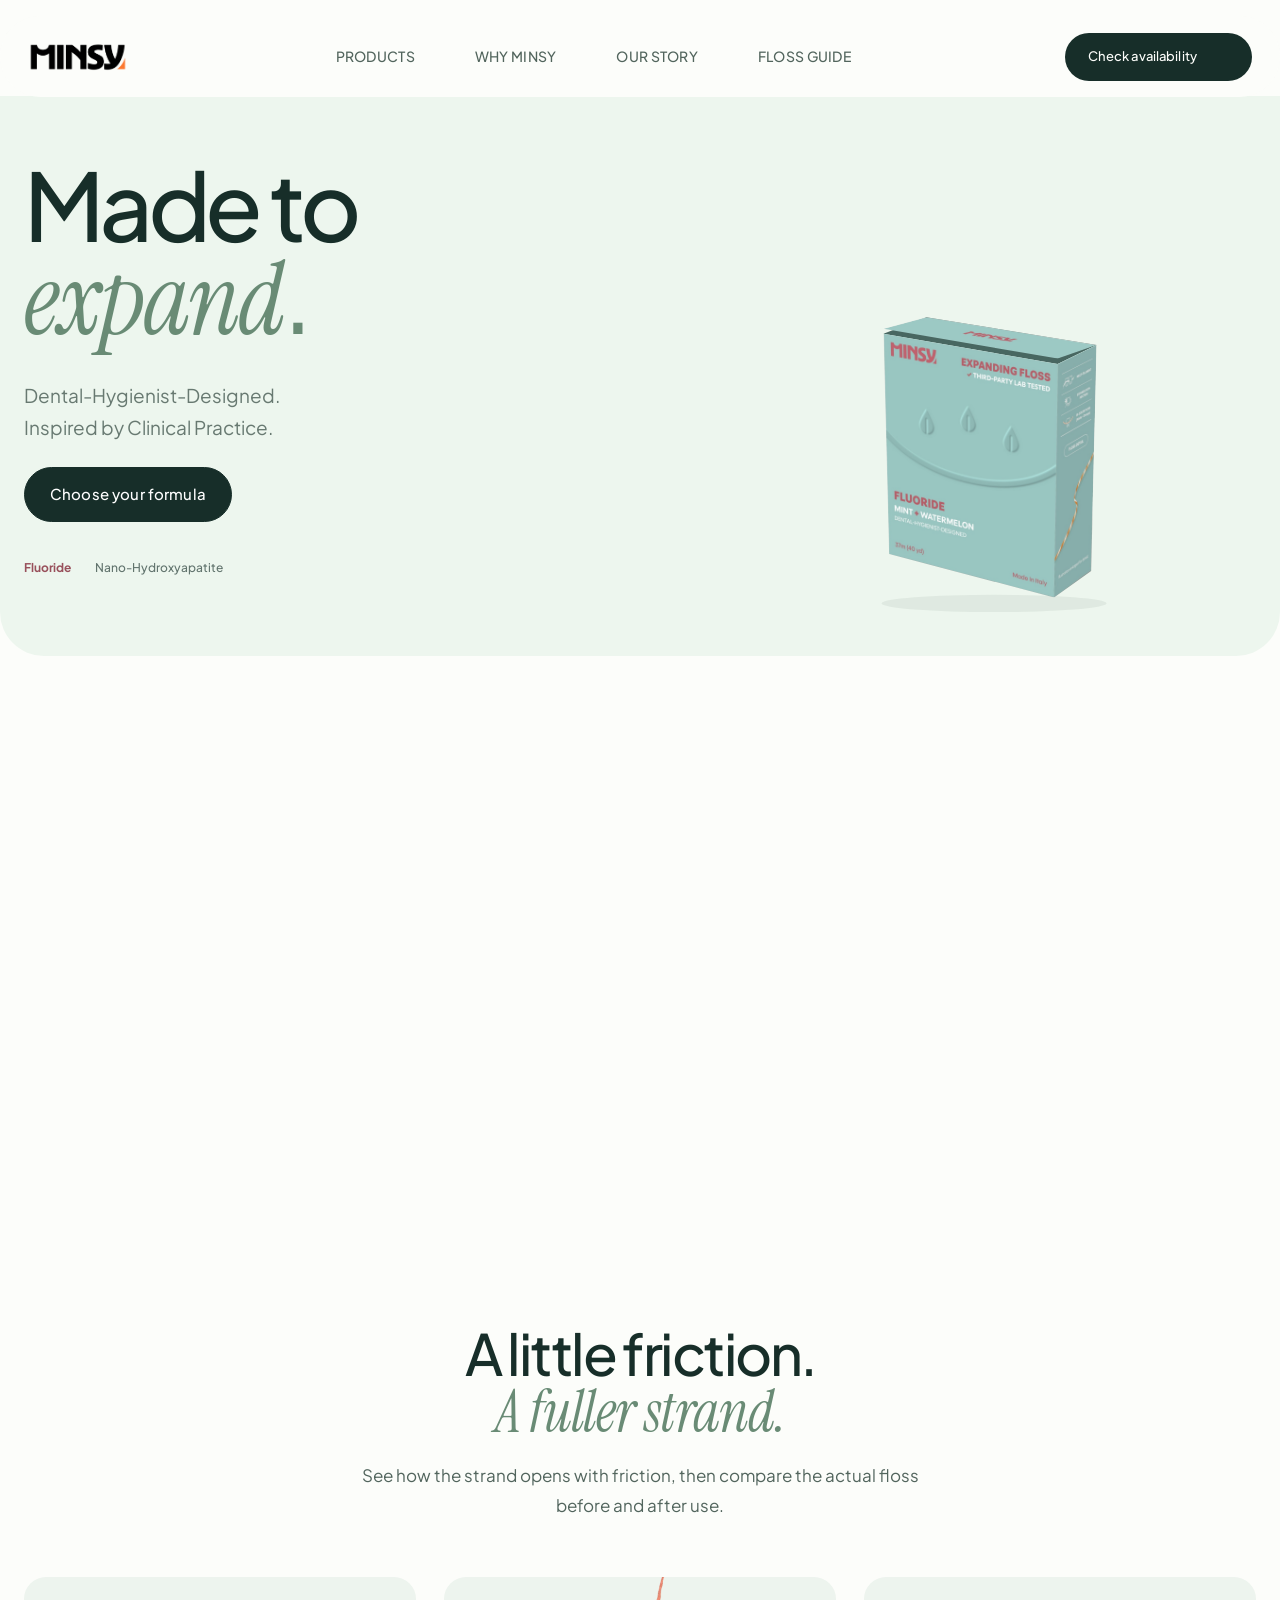
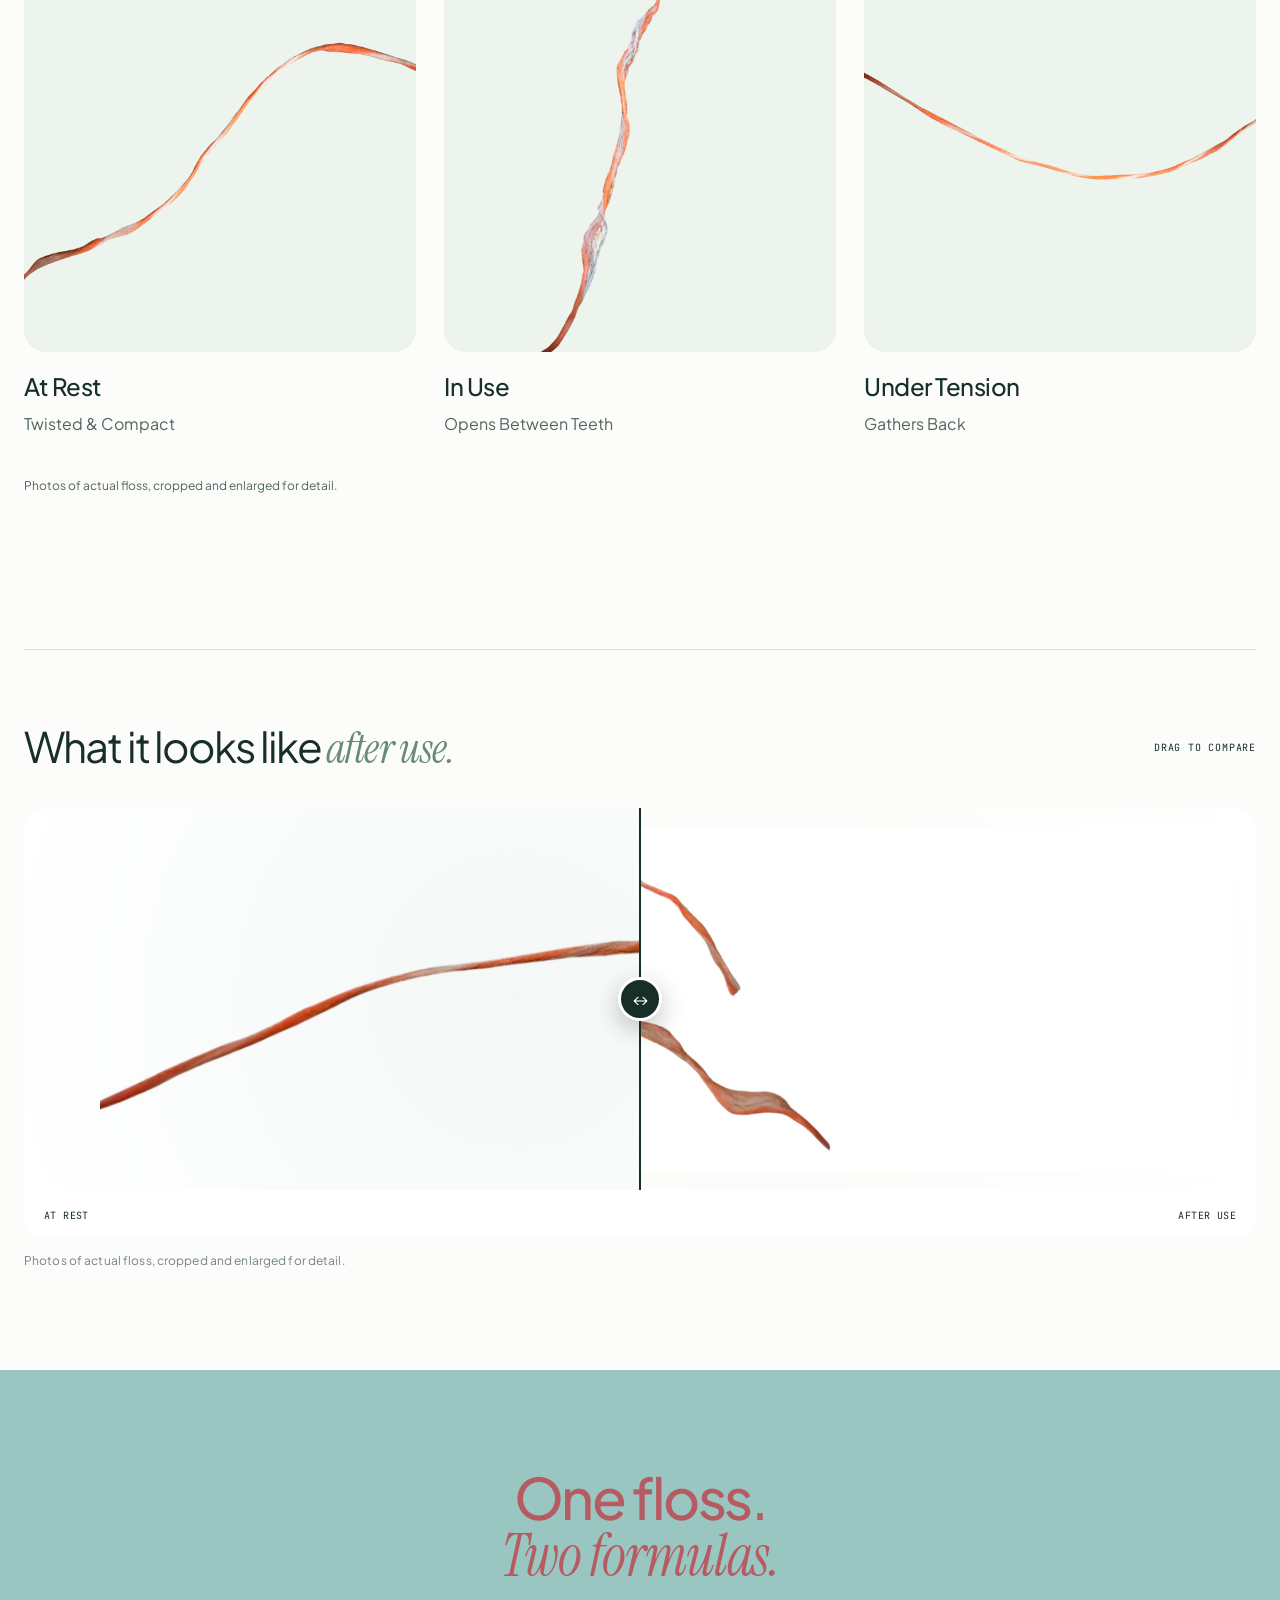
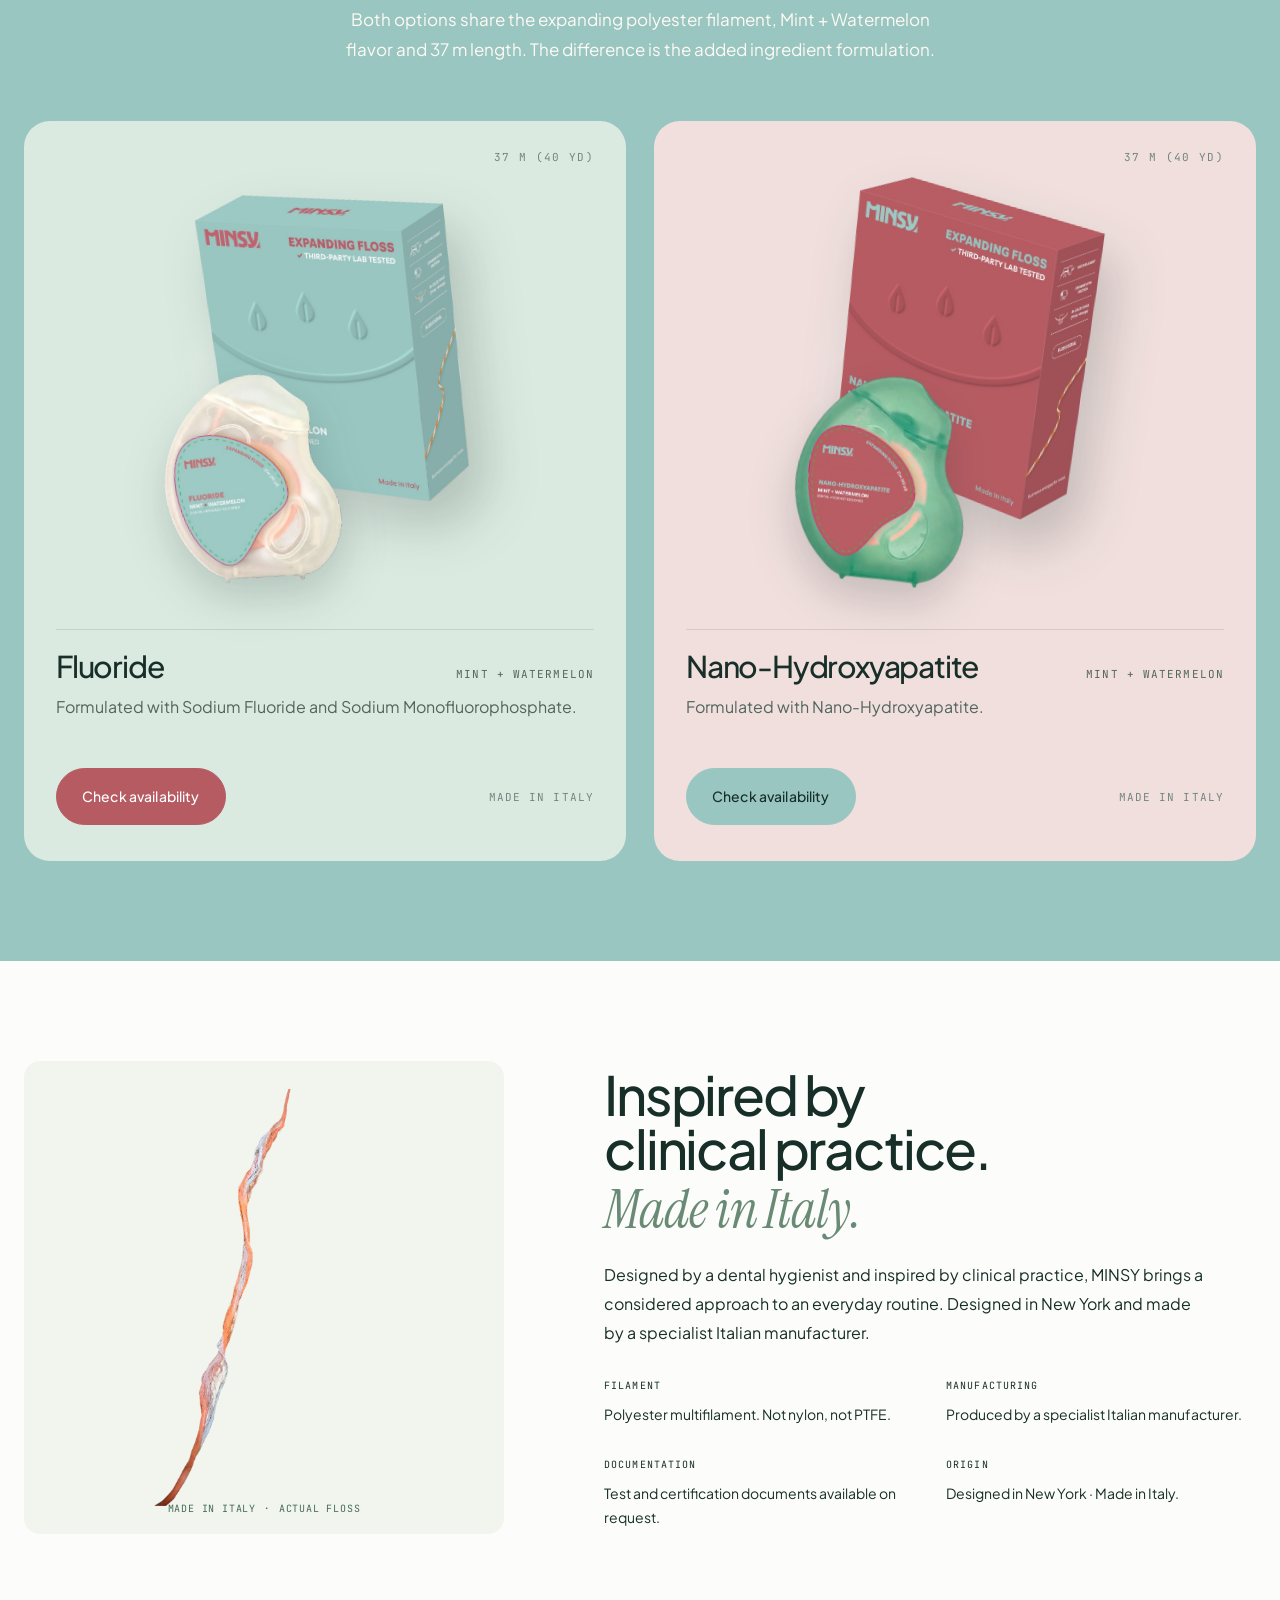
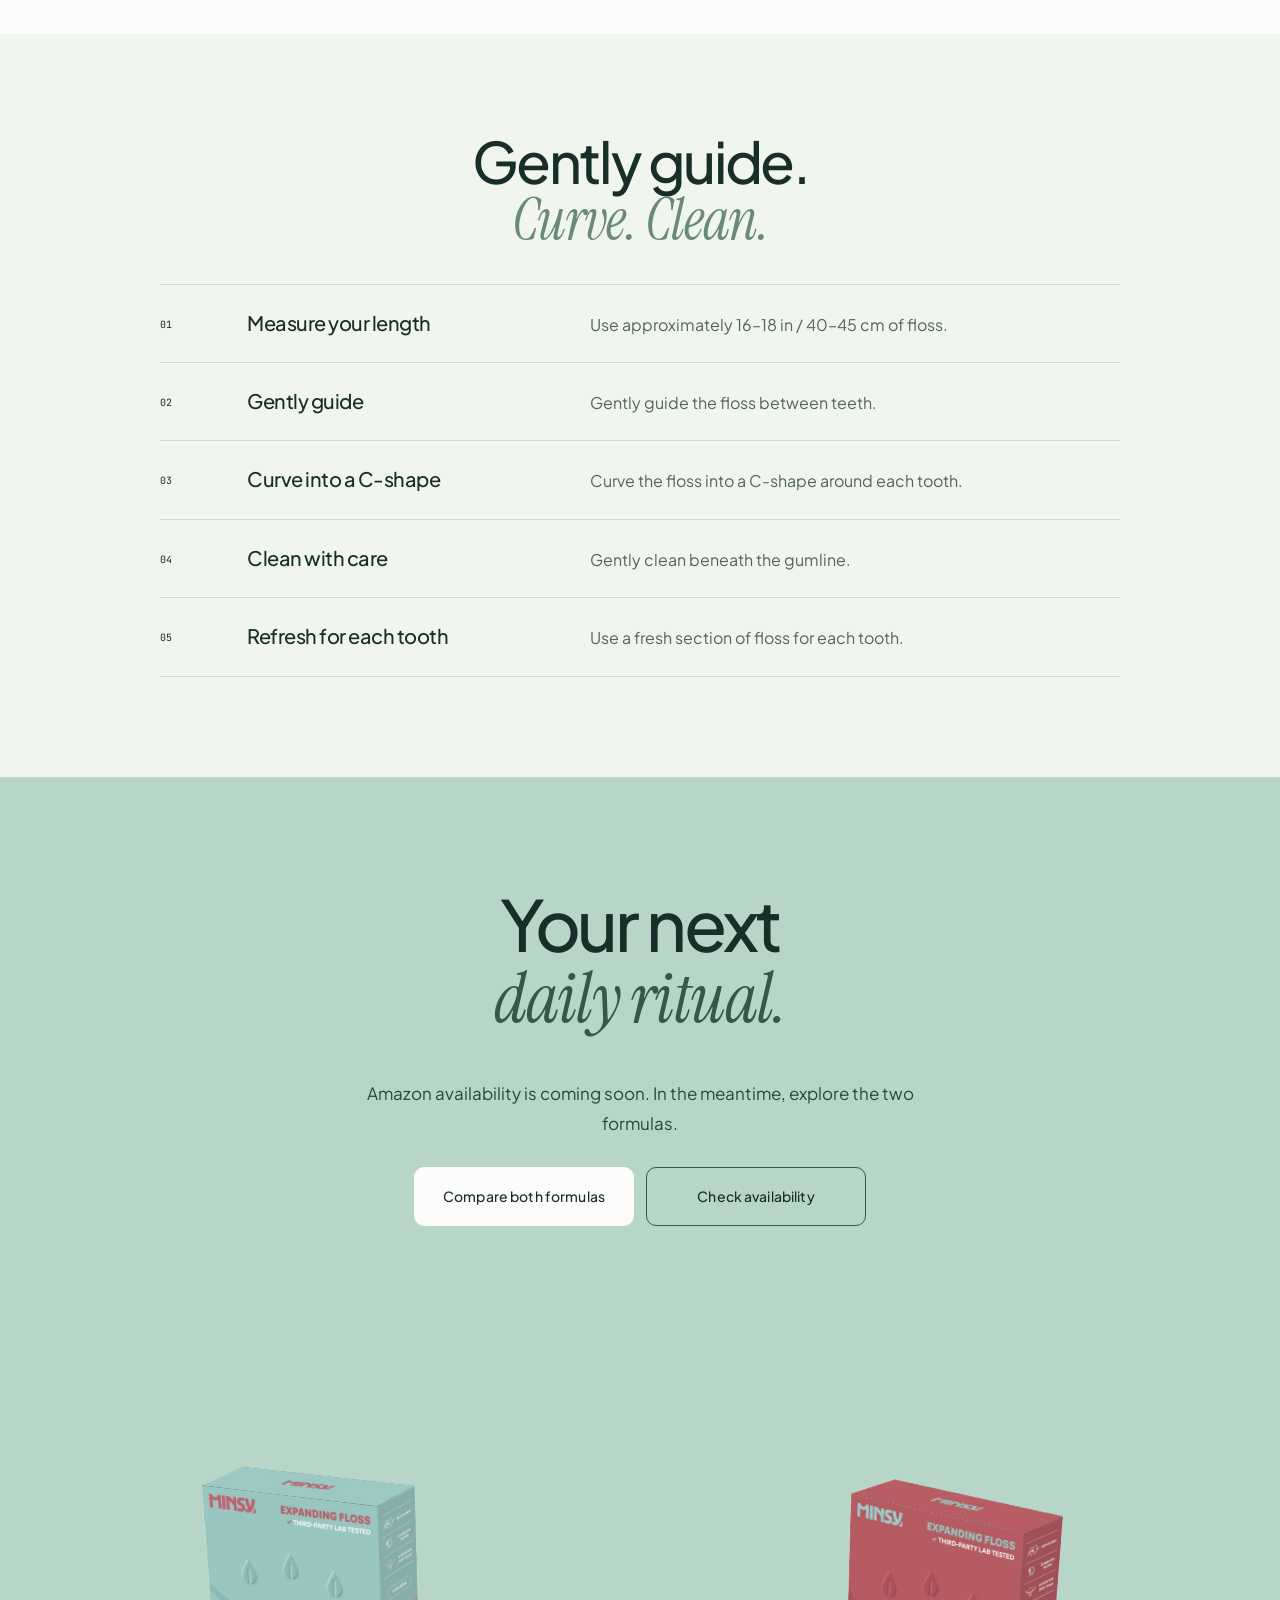
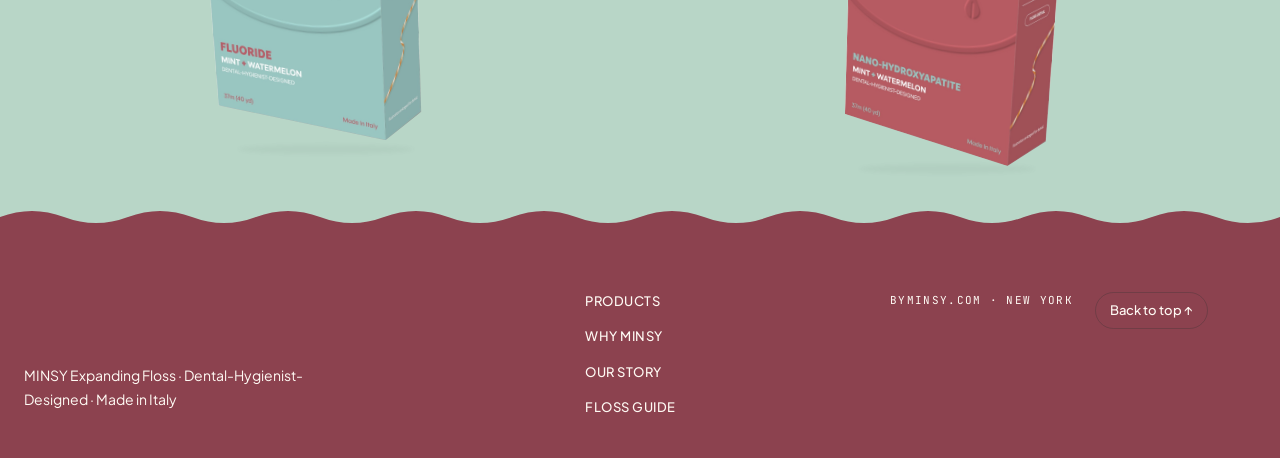
==== commit 24722a13: "Update MINSY Figma layout, unboxing motion and responsive navigation" ====
--- a/minsy-b/index.html
+++ b/minsy-b/index.html
@@ -11,13 +11,14 @@
   <link rel="stylesheet" href="style.css">
   <link rel="stylesheet" href="journey.css">
   <link rel="stylesheet" href="design-b.css">
+  <link rel="stylesheet" href="figma-page.css?v=nav-states-8">
 </head>
 <body class="design-b" id="top" data-formula="fluoride">
   <div class="page-progress" aria-hidden="true"><span id="page-progress-bar"></span></div>
 
   <header class="site-header" id="site-header">
     <a class="logo" href="#top" aria-label="MINSY home">
-      <img src="assets/logo.png" alt="MINSY">
+      <img src="assets/figma/f0fd1.png" alt="MINSY">
     </a>
 
     <nav id="navigation" aria-label="Primary">
@@ -178,17 +179,17 @@
 
         <div class="floss-states reveal" aria-label="Twisted. Open. Gathered.">
           <article class="floss-state">
-            <div class="floss-state-image state-rest"><img src="assets/floss-3.png" alt="MINSY floss twisted and compact at rest" loading="lazy"></div>
+            <div class="floss-state-image state-rest"><img src="assets/figma/f9bb1.png" alt="MINSY floss twisted and compact at rest" loading="lazy"></div>
             <h3>At Rest</h3>
             <p>Twisted &amp; Compact</p>
           </article>
           <article class="floss-state">
-            <div class="floss-state-image state-open"><img src="assets/floss-5.png" alt="Actual MINSY floss with opened filaments after use" loading="lazy"></div>
+            <div class="floss-state-image state-open"><img src="assets/figma/ef435.png" alt="Actual MINSY floss with opened filaments after use" loading="lazy"></div>
             <h3>In Use</h3>
             <p>Opens Between Teeth</p>
           </article>
           <article class="floss-state">
-            <div class="floss-state-image state-tension"><img src="assets/floss-4.png" alt="MINSY floss gathered under tension" loading="lazy"></div>
+            <div class="floss-state-image state-tension"><img src="assets/figma/606d3.png" alt="MINSY floss gathered under tension" loading="lazy"></div>
             <h3>Under Tension</h3>
             <p>Gathers Back</p>
           </article>
@@ -202,26 +203,22 @@
               <p class="eyebrow">ACTUAL MINSY FLOSS · PHOTO</p>
               <h3>What it looks like <em>after use.</em></h3>
             </div>
-            <div class="compare-mode-pills" role="group" aria-label="Quick compare view">
-              <button type="button" class="mini-pill" data-compare-jump="100">At Rest</button>
-              <button type="button" class="mini-pill is-active" data-compare-jump="50">Split View</button>
-              <button type="button" class="mini-pill" data-compare-jump="0">After Use</button>
-            </div>
+            <span class="compare-instruction">DRAG TO COMPARE</span>
           </div>
 
           <div class="photo-compare" id="photo-compare" data-view="split" style="--split: 50%;">
             <div class="compare-layer layer-after">
-              <img src="assets/floss-1.jpeg" alt="After use actual MINSY floss photo showing opened filaments" loading="lazy">
+              <svg class="compare-photo" viewBox="0 0 1240 994" role="img" aria-label="After use: opened MINSY floss filaments"><image href="assets/figma/ef6b1.png" width="2400" height="994"/></svg>
             </div>
             <div class="compare-layer layer-before">
-              <img src="assets/floss-2.jpeg" alt="At rest actual MINSY floss photo, twisted and compact" loading="lazy">
-            </div>
-            <span class="compare-tag tag-left">AT REST · TWISTED &amp; COMPACT</span>
-            <span class="compare-tag tag-right">AFTER USE · ACTUAL FLOSS · PHOTO</span>
+              <img src="assets/figma/87afb.png" alt="At rest actual MINSY floss photo, twisted and compact" loading="lazy">
+            </div>
+            <span class="compare-tag tag-left">AT REST</span>
+            <span class="compare-tag tag-right">AFTER USE</span>
             <div class="compare-divider" aria-hidden="true">
               <span class="compare-knob">↔</span>
             </div>
-            <input type="range" class="compare-range" id="compare-range" min="4" max="96" value="50" aria-label="Drag to compare MINSY floss at rest versus after use">
+            <input type="range" class="compare-range" id="compare-range" min="8" max="92" value="50" aria-label="Drag to compare MINSY floss at rest versus after use">
           </div>
           <p class="caption">Photos of actual floss, cropped and enlarged for detail.</p>
         </div>
@@ -333,7 +330,7 @@
       <div class="container story-grid">
         <div class="story-visual reveal">
           <div class="story-arch">
-            <img id="story-parallax-img" src="assets/floss-5.png" alt="Actual white and orange MINSY expanding floss" loading="lazy">
+            <img id="story-parallax-img" src="assets/figma/ef435.png" alt="Actual white and orange MINSY expanding floss" loading="lazy">
             <span class="story-seal">
               <span>MADE IN ITALY</span>
               <i>·</i>
@@ -446,23 +443,47 @@
           </button>
         </div>
       </div>
-      <div class="end-product-display" role="img" aria-label="MINSY Fluoride and Nano-Hydroxyapatite boxes and matching dispensers">
-        <svg viewBox="0 0 1200 500" aria-hidden="true" focusable="false">
-          <defs><clipPath id="end-pack-mask"><path d="M748 371 L930 301 L1651 419 L1628 1376 L1471 1488 L772 1304 Z"/></clipPath></defs>
-          <svg x="75" y="110" width="325" height="430" viewBox="730 280 940 1240" overflow="visible">
-            <image href="assets/fluoride-0.jpg" width="2400" height="1800" clip-path="url(#end-pack-mask)"/>
-          </svg>
-          <svg x="790" y="135" width="325" height="430" viewBox="730 280 940 1240" overflow="visible">
-            <image href="assets/nhap-0.jpg" width="2400" height="1800" clip-path="url(#end-pack-mask)"/>
-          </svg>
-          <svg x="420" y="25" width="170" height="245" viewBox="90 195 330 395">
-            <image href="assets/container.png" width="1080" height="1000"/>
-          </svg>
-          <svg x="600" y="65" width="170" height="245" viewBox="500 195 330 395">
-            <image href="assets/container.png" width="1080" height="1000"/>
-          </svg>
-        </svg>
-      </div>
+      <div class="end-product-display" aria-label="MINSY boxes opening to reveal matching dispensers"><div class="finale-product fluoride" data-unbox="fluoride"><svg class="finale-fluoride-product-art" viewBox="170 70 400 610" role="img" aria-label="MINSY box opening to reveal its matching floss dispenser">
+                <defs>
+                  <linearGradient id="finale-fluoride-lid-shade" x1="0" y1="0" x2="0" y2="1"><stop stop-color="var(--lid-light, #91bdb8)"/><stop offset="1" stop-color="var(--lid-dark, #557e78)"/></linearGradient>
+                  <clipPath id="finale-fluoride-body-mask"><path d="M748 371 L1486 499 L1651 419 L1628 1376 L1471 1488 L772 1304 Z"/></clipPath>
+                  <clipPath id="finale-fluoride-lid-mask"><path d="M748 371 L930 301 L1651 419 L1486 499 Z"/></clipPath>
+                </defs>
+                <ellipse class="finale-ground-shadow" cx="365" cy="664" rx="112" ry="6" fill="#334540" opacity=".045" transform="rotate(3 365 664)"/>
+                <g transform="translate(0 210) scale(.3)">
+                  <path d="M748 371 L930 301 L1651 419 L1486 499 Z" class="finale-fluoride-box-opening" fill="#486761"/>
+                  <g id="finale-fluoride-box-lid">
+                    <image id="finale-fluoride-lid-art" href="assets/fluoride-0.jpg" width="2400" height="1800" clip-path="url(#finale-fluoride-lid-mask)"/>
+                    <path id="finale-fluoride-lid-inside" d="M748 371 L930 301 L1651 419 L1486 499 Z" fill="url(#finale-fluoride-lid-shade)" opacity="0"/>
+                  </g>
+                </g>
+                <svg id="finale-fluoride-dispenser" x="286" y="430" width="178" height="213" viewBox="500 195 330 395" overflow="hidden">
+                  <image href="assets/container.png" width="1080" height="1000"/>
+                </svg>
+                <g transform="translate(0 210) scale(.3)">
+                  <image id="finale-fluoride-box-body" href="assets/fluoride-0.jpg" width="2400" height="1800" clip-path="url(#finale-fluoride-body-mask)"/>
+                </g>
+              </svg></div><div class="finale-product nhap" data-unbox="nhap"><svg class="finale-nhap-product-art" viewBox="170 70 400 610" role="img" aria-label="MINSY box opening to reveal its matching floss dispenser">
+                <defs>
+                  <linearGradient id="finale-nhap-lid-shade" x1="0" y1="0" x2="0" y2="1"><stop stop-color="var(--lid-light, #91bdb8)"/><stop offset="1" stop-color="var(--lid-dark, #557e78)"/></linearGradient>
+                  <clipPath id="finale-nhap-body-mask"><path d="M748 371 L1486 499 L1651 419 L1628 1376 L1471 1488 L772 1304 Z"/></clipPath>
+                  <clipPath id="finale-nhap-lid-mask"><path d="M748 371 L930 301 L1651 419 L1486 499 Z"/></clipPath>
+                </defs>
+                <ellipse class="finale-ground-shadow" cx="365" cy="664" rx="112" ry="6" fill="#334540" opacity=".045" transform="rotate(-3 365 664)"/>
+                <g transform="translate(0 210) scale(.3)">
+                  <path d="M748 371 L930 301 L1651 419 L1486 499 Z" class="finale-nhap-box-opening" fill="#486761"/>
+                  <g id="finale-nhap-box-lid">
+                    <image id="finale-nhap-lid-art" href="assets/nhap-0.jpg" width="2400" height="1800" clip-path="url(#finale-nhap-lid-mask)"/>
+                    <path id="finale-nhap-lid-inside" d="M748 371 L930 301 L1651 419 L1486 499 Z" fill="url(#finale-nhap-lid-shade)" opacity="0"/>
+                  </g>
+                </g>
+                <svg id="finale-nhap-dispenser" x="286" y="430" width="178" height="213" viewBox="90 195 330 395" overflow="hidden">
+                  <image href="assets/container.png" width="1080" height="1000"/>
+                </svg>
+                <g transform="translate(0 210) scale(.3)">
+                  <image id="finale-nhap-box-body" href="assets/nhap-0.jpg" width="2400" height="1800" clip-path="url(#finale-nhap-body-mask)"/>
+                </g>
+              </svg></div></div>
       <svg class="end-wave" viewBox="0 0 1200 24" preserveAspectRatio="none" aria-hidden="true"><path d="M0 12 Q30 0 60 12 T120 12 T180 12 T240 12 T300 12 T360 12 T420 12 T480 12 T540 12 T600 12 T660 12 T720 12 T780 12 T840 12 T900 12 T960 12 T1020 12 T1080 12 T1140 12 T1200 12 V24 H0Z"/></svg>
     </section>
 
@@ -472,7 +493,7 @@
     <div class="container footer-inner">
       <div class="footer-brand">
         <a class="logo" href="#top" aria-label="MINSY home">
-          <img src="assets/logo.png" alt="MINSY">
+          <img src="assets/figma/f0fd1.png" alt="MINSY">
         </a>
         <p class="footer-tagline">MINSY Expanding Floss · Dental-Hygienist-Designed · Made in Italy</p>
       </div>
@@ -502,7 +523,7 @@
     <button type="button" class="pill dark close-dialog">Continue exploring</button>
   </dialog>
 
-  <script src="app.js"></script>
-  <script src="journey.js"></script>
+  <script src="app.js?v=nav-states-8"></script>
+  <script src="journey.js?v=compact-hero-4"></script>
 </body>
 </html>
--- a/minsy-b/figma-page.css
+++ b/minsy-b/figma-page.css
@@ -0,0 +1,155 @@
+/* Figma iYfVxNLP5Ze0kjuENdJJjx / 1:208. Motion uses the existing unboxing artwork. */
+.design-b .container{width:min(1232px,calc(100% - 48px))}
+.design-b .section{padding:100px 0}
+.design-b .site-header{left:16px;right:16px;height:81px;box-shadow:none;border:0}
+.design-b .formula-dot-toggle,.hero-badge-row,.hero-secondary,.formula-label,.ticker,.section-meta-col,.story-copy>.section-index,.story-copy>.eyebrow,.end-inner>.eyebrow,.after-use-header .eyebrow{display:none}
+.design-b .hero{background:#edf6ee;min-height:760px;padding:173px max(24px,calc((100vw - 1232px)/2)) 64px;grid-template-columns:1.25fr 1fr;gap:72px}
+.design-b.flowing-hero .hero{min-height:0;padding-top:40px;padding-bottom:40px}
+.design-b .hero h1{font-size:94.08px;line-height:.9;letter-spacing:-5.174px;font-weight:500}
+.design-b .hero h1 em{font-size:99.725px;line-height:1.08;letter-spacing:-1.994px}
+.design-b .hero-stage-visual{height:480px;min-height:480px}
+.design-b .hero-stage-visual .hero-pair{width:400px;height:480px;max-width:100%;transform:none}
+.design-b .hero-controls{gap:24px}
+.design-b .hero-formula-switcher{margin-top:0}
+.design-b .formula-chip{padding:0;border:0;background:none;box-shadow:none}
+.design-b .formula-chip i{display:none}
+.design-b .hero .intro{margin:24px 0;font-size:19px;line-height:1.7}
+.design-b .section-header,#why>.container>.section-header,.design-b .products-section .section-header{margin:0 auto 56px;gap:0}
+.design-b .section-header h2,#why .section-header h2,.design-b .products-section .section-header h2{font-size:56.96px;line-height:.96;letter-spacing:-2.563px}
+.design-b .section-header h2 em{display:inline-block;line-height:1.1;letter-spacing:-1.139px}
+.design-b .section-lead,#why .section-lead,.design-b .products-section .section-lead{margin:18px auto 0;font-size:17px;line-height:1.75}
+.floss-states{gap:28px}
+.floss-state-image{height:375px;aspect-ratio:auto}
+.floss-state-image,.floss-state-image.state-open,.floss-state-image.state-tension{background:#edf4ee}
+.floss-state h3{font-size:24px;line-height:1.5;margin-top:16px;letter-spacing:-.02em}
+.floss-state p{line-height:1.5}
+.floss-states-caption{margin-top:40px}
+.after-use-block{margin-top:154px}
+.after-use-header{margin-bottom:28px}
+.after-use-header h3{font-size:42px;line-height:1.5;font-weight:400}
+.after-use-header h3 em{color:#698b75}
+.compare-instruction{font:10px 'JetBrains Mono',monospace;letter-spacing:.08em}
+.design-b .photo-compare{height:430px;min-height:0}
+.design-b .photo-compare .compare-layer{padding:0}
+.design-b .photo-compare img{object-fit:contain;width:100%;height:100%}
+.design-b .products-section{margin:0;border-radius:0;background:#99c6c1}
+.design-b .products-section .section-header h2,.design-b .products-section .section-header h2 em{color:#b65b62}
+.design-b .products-section .section-lead{color:#fffaf4}
+.design-b .formula-stage{height:440px;min-height:440px}
+.design-b .formula-card.fluoride .pill{background:#b65b62;border-color:#b65b62}
+.design-b .formula-card.nhap .pill{background:#99c6c1;border-color:#99c6c1;color:#172e29}
+.design-b .story-grid{grid-template-columns:480fr 652fr;gap:100px}
+.design-b .story-arch{height:473px}
+.design-b .story-copy h2{font-size:54px;line-height:1;letter-spacing:-2.16px}
+.design-b .story-copy h2 em{display:inline-block;padding-top:8px;color:#698b75;letter-spacing:-1.08px}
+.design-b .story-copy .story-lead{margin:24px 0 28px;line-height:1.8;color:#172e29}
+.design-b .story-copy .spec-row dt,.design-b .story-copy .spec-row dd{color:#172e29}
+.design-b .guide-section{margin:0;border-radius:0}
+.design-b #guide .guide-steps{counter-reset:steps}
+.design-b #guide .guide-step{display:grid;grid-template-columns:55px 1fr;gap:32px;border-top:1px solid #172e2926;padding:24px 0}
+.design-b #guide .guide-step:last-child{border-bottom:1px solid #172e2926}
+.design-b #guide .guide-step::before{counter-increment:steps;content:counter(steps,decimal-leading-zero);font:10px 'JetBrains Mono',monospace;padding-top:9px}
+.design-b #guide .step-content{grid-template-columns:311fr 529fr;gap:32px}
+.design-b .end-cta{margin:0;padding-top:90px}
+.design-b .end-cta h2{font-size:70.4px;line-height:1;letter-spacing:-3.168px}
+.design-b .end-cta h2 em{line-height:1.1;letter-spacing:-1.408px}
+.design-b .end-cta .availability-note{max-width:590px;margin:18px auto 28px;line-height:1.75}
+.design-b .end-product-display{width:min(1045px,100%);height:546px;display:flex;justify-content:space-between;gap:40px;margin:56px auto 0}
+.finale-product{width:400px;height:480px;max-width:45%;flex-shrink:0;transform:rotate(-3deg)}
+.finale-product.nhap{transform:translateY(20px) rotate(3deg);--lid-light:#c7868b;--lid-dark:#855158}
+.finale-product>svg{width:100%;height:100%;display:block;overflow:visible}
+.finale-product.nhap .finale-nhap-box-opening{fill:#74484f}
+.design-b .footer-inner{grid-template-columns:513fr 257fr 366fr}
+@media(max-width:1020px){
+ .design-b .hero{gap:24px;padding-top:150px;grid-template-columns:1fr 1fr}
+ .design-b .hero h1{font-size:72px}.design-b .hero h1 em{font-size:78px}
+ .design-b .story-grid{gap:40px}.design-b .story-copy h2{font-size:42px}
+ .floss-state-image{height:290px}
+}
+@media(max-width:700px){
+ .design-b .section{padding:64px 0}.design-b .container{width:calc(100% - 40px)}
+ .design-b .site-header{height:64px;left:10px;right:10px}
+ .design-b .hero{padding:120px 20px 48px;grid-template-columns:1fr;text-align:center;gap:20px;min-height:0}
+ .design-b .hero .intro{margin:24px auto}.design-b .hero-controls{justify-content:center}
+ .design-b .hero-stage-visual{height:430px;min-height:430px}.design-b .hero-stage-visual .hero-pair{height:430px}
+ .design-b .section-header h2,#why .section-header h2,.design-b .products-section .section-header h2{font-size:42px}
+ .floss-state-image{height:auto;aspect-ratio:1.2}
+ .after-use-block{margin-top:80px}.after-use-header h3{font-size:32px}.design-b .photo-compare{height:340px}
+ .design-b .story-grid{grid-template-columns:1fr}.design-b .story-arch{height:360px}
+ .design-b #guide .guide-step{grid-template-columns:28px 1fr;gap:16px}.design-b #guide .step-content{grid-template-columns:1fr;gap:8px}
+ .design-b .end-cta{padding-top:64px}.design-b .end-cta h2{font-size:54px}
+ .design-b .end-product-display{height:auto;aspect-ratio:1.4;margin-top:36px;gap:0;padding:0 12px}
+ .finale-product{width:46%;max-width:46%;height:auto;aspect-ratio:400/480}
+ .design-b .footer-inner{grid-template-columns:1fr 1fr}
+}
+@media(max-width:420px){.design-b .footer-inner{grid-template-columns:1fr}.design-b .hero h1{font-size:64px}.design-b .hero h1 em{font-size:70px}}
+
+/* Keep the complete unboxing stage visible on short desktop windows. */
+@media(min-width:701px) and (min-height:600px){
+ .design-b.flowing-hero .hero{height:100%;min-height:0;padding-top:20px;padding-bottom:20px}
+ .design-b.flowing-hero .hero-stage-visual{height:min(480px,calc(100svh - 136px));min-height:0}
+ .design-b.flowing-hero .hero-stage-visual .hero-pair{height:100%;min-height:0}
+}
+
+/* Size the pinned stage to the composition, not a tall/narrow viewport. */
+.design-b.flowing-hero{--hero-stage-height:min(560px,calc(100svh - 96px))}
+.design-b.flowing-hero .scroll-stage{height:var(--hero-stage-height)}
+.design-b.flowing-hero .scroll-scene{height:calc(var(--hero-stage-height) + var(--flow-travel))}
+.design-b.flowing-hero .hero{height:var(--hero-stage-height);min-height:0;align-content:center}
+@media(max-width:700px){
+ .design-b .hero{height:auto;min-height:0;padding-bottom:32px}
+}
+
+/* Keep actual floss centered and separate the labels from the moving seam. */
+.design-b .photo-compare{height:clamp(280px,34vw,430px);padding-bottom:48px;background:#fff}
+.design-b .photo-compare .compare-layer{bottom:48px;padding:18px 24px}
+.design-b .photo-compare .compare-photo{width:100%;height:100%;display:block;overflow:hidden;pointer-events:none}
+.design-b .photo-compare .compare-divider{bottom:48px}
+.design-b .photo-compare .compare-range{height:calc(100% - 48px);touch-action:pan-y}
+.design-b .photo-compare .compare-tag{bottom:12px;border:0;background:transparent;backdrop-filter:none;padding:0;max-width:40%;font-size:10px;line-height:20px}
+.design-b .photo-compare .tag-left{left:20px}
+.design-b .photo-compare .tag-right{right:20px}
+@media(max-width:700px){
+ .design-b .photo-compare .compare-layer{padding:12px 16px}
+ .design-b .photo-compare .compare-knob{width:36px;height:36px}
+}
+
+/* A soft, level contact shadow beneath each tilted package. */
+.finale-ground-shadow{filter:blur(3px);pointer-events:none}
+
+/* Collapse navigation before labels compete with the logo and CTA. */
+.design-b .site-header .logo,.design-b .site-header .header-actions{flex-shrink:0}
+.design-b .site-header nav a,.design-b .site-header .shop-btn{white-space:nowrap}
+@media(max-width:1100px){
+ .design-b .site-header{height:64px;padding:0 18px}
+ .design-b .site-header .menu-btn{display:inline-flex;flex-shrink:0}
+ .design-b .site-header nav{display:none;position:absolute;top:calc(100% + 8px);left:0;right:0;padding:18px;flex-direction:column;align-items:stretch;gap:6px;background:#fcfdfa;border:1px solid #172e291a;border-radius:22px;box-shadow:0 12px 30px #172e2912}
+ .design-b .site-header nav.open{display:flex}
+ .design-b .site-header nav a{font-size:14px;padding:12px 16px}
+ .design-b .site-header .header-actions{gap:10px}
+ .design-b .site-header .shop-btn{font-size:12px;padding:12px 16px;gap:8px}
+}
+@media(max-width:420px){
+ .design-b .site-header{padding:0 12px}
+ .design-b .site-header .logo{width:72px}
+ .design-b .site-header .logo img{width:72px}
+ .design-b .site-header .header-actions{gap:6px}
+ .design-b .site-header .shop-btn{font-size:11px;padding:10px 12px}
+ .design-b .site-header .shop-btn .brand-corner{display:none}
+}
+
+/* Current section and rollover are independent states, at every scroll position. */
+.design-b .site-header nav a,
+.design-b .site-header nav a.is-active,
+.design-b .site-header nav a:hover,
+.design-b .site-header nav a:focus-visible{background:transparent}
+.design-b .site-header nav a{color:#52655d}
+.design-b .site-header nav a.is-active,
+.design-b .site-header nav a:hover,
+.design-b .site-header nav a:focus-visible{color:#172e29}
+.design-b .site-header nav a .brand-corner{opacity:0;transform:translateY(3px) scale(.35)}
+.design-b .site-header nav a:hover .brand-corner,
+.design-b .site-header nav a:focus-visible .brand-corner{opacity:1;transform:translateY(-2px) scale(1)}
+@media(hover:none){
+ .design-b .site-header nav a:hover:not(:focus-visible) .brand-corner{opacity:0;transform:translateY(3px) scale(.35)}
+}
